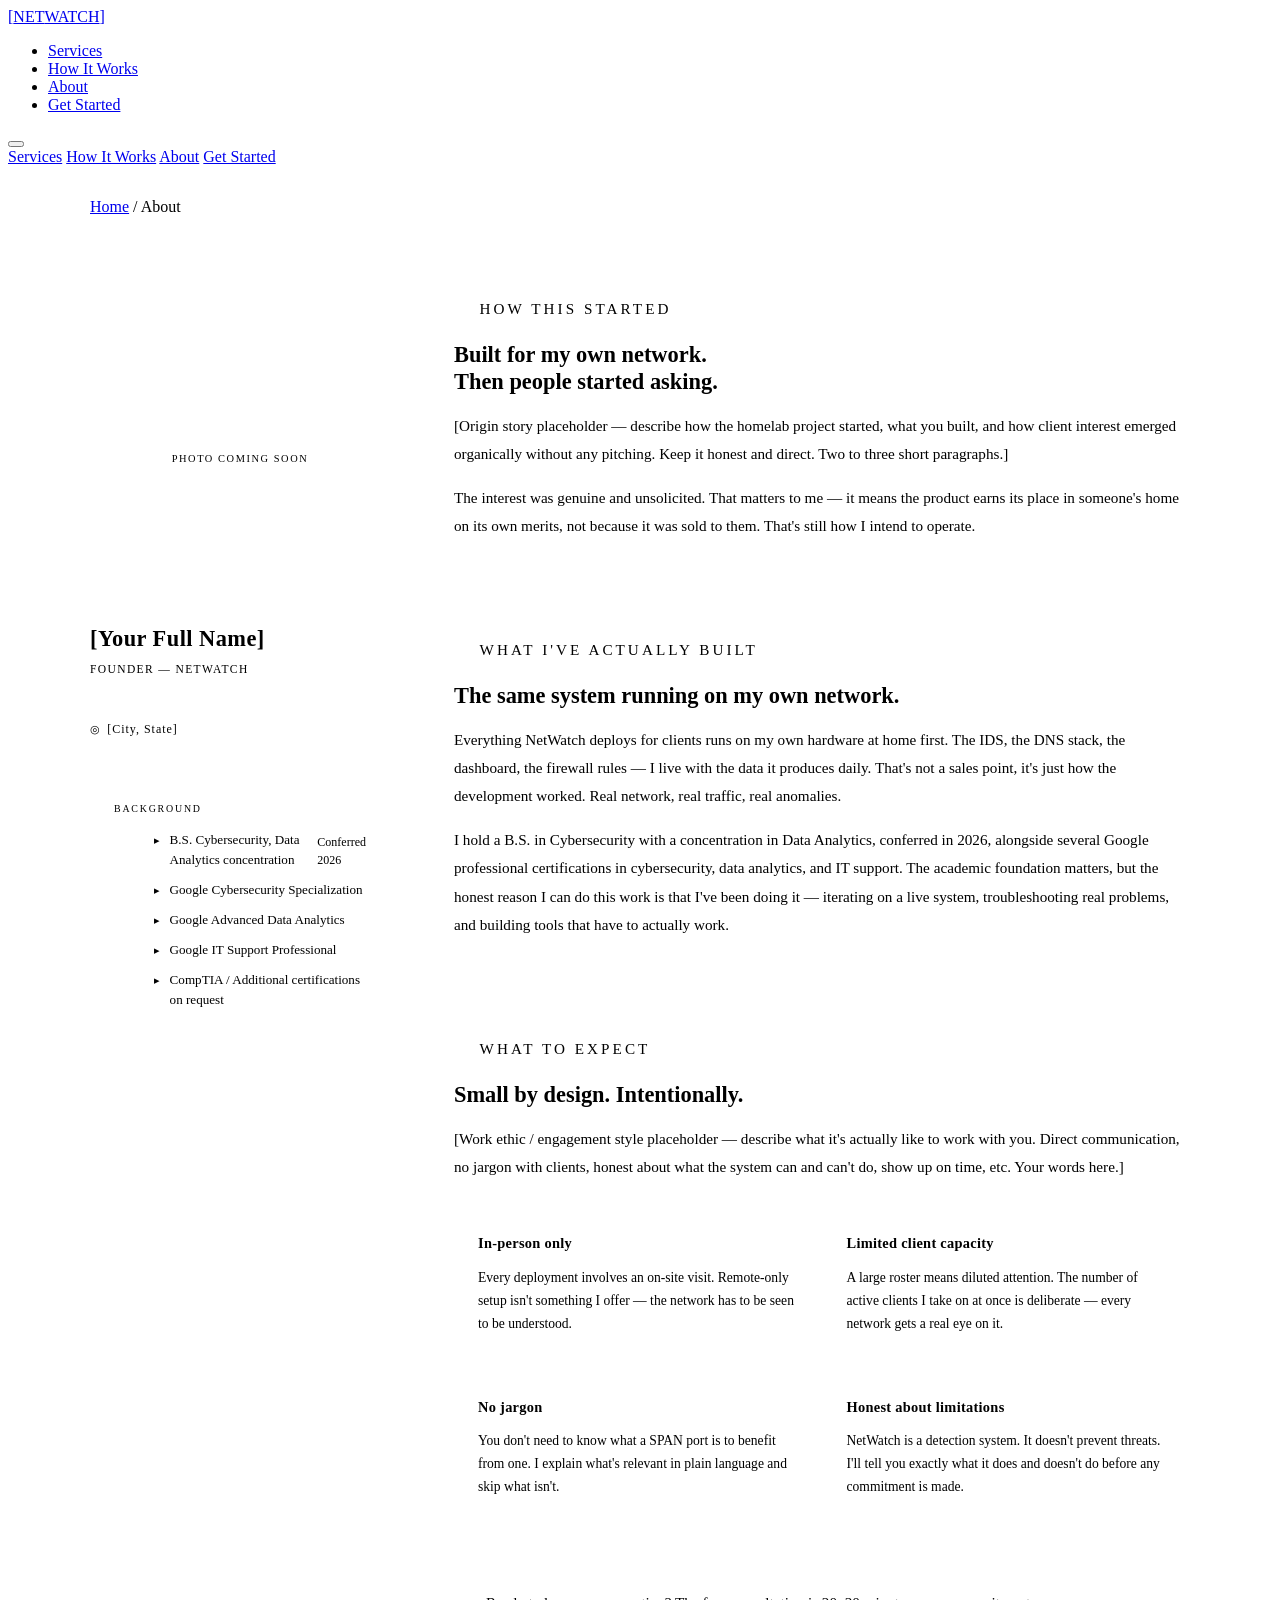
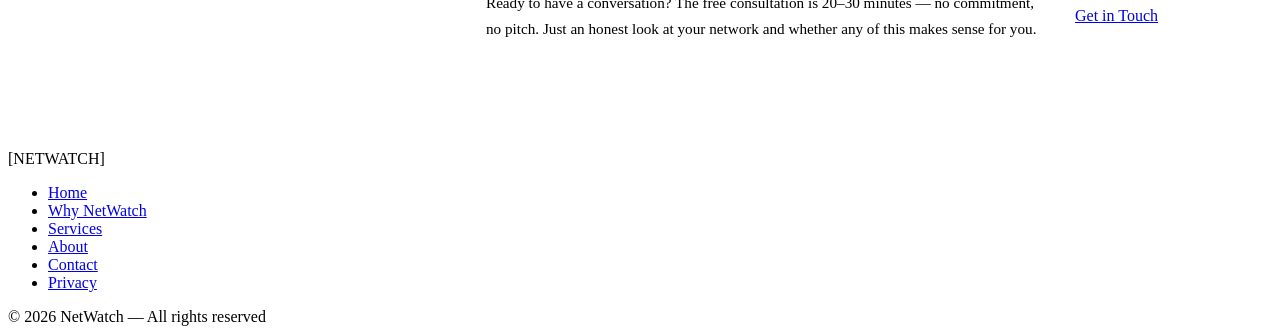
==== about.html @ 85679369 "Add files via upload" ====
<!DOCTYPE html>
<html lang="en">
<head>
  <meta charset="UTF-8" />
  <meta name="viewport" content="width=device-width, initial-scale=1.0" />
  <title>About — NetWatch</title>
  <link rel="preconnect" href="https://fonts.googleapis.com" />
  <link href="https://fonts.googleapis.com/css2?family=Chakra+Petch:wght@400;500;600;700&family=DM+Sans:wght@300;400;500&family=JetBrains+Mono:wght@400;500&display=swap" rel="stylesheet" />
  <link rel="stylesheet" href="assets/css/netwatch.css" />

  <style>
    /* ── ABOUT: LAYOUT ── */
    .about-grid {
      display: grid;
      grid-template-columns: 300px 1fr;
      gap: 4rem;
      align-items: start;
      max-width: 1100px;
      margin: 0 auto;
      padding: 4rem 2rem 5rem;
    }

    /* ── LEFT: IDENTITY ── */
    .about-identity {
      display: flex;
      flex-direction: column;
      gap: 1.5rem;
      animation: fadeUp 0.4s ease both;
    }

    .photo-placeholder {
      width: 100%;
      aspect-ratio: 1;
      background: var(--bg2);
      border: 1px solid var(--border2);
      border-radius: 4px;
      display: flex;
      flex-direction: column;
      align-items: center;
      justify-content: center;
      gap: 0.6rem;
    }

    .photo-placeholder-icon {
      width: 48px;
      height: 48px;
      border-radius: 50%;
      background: var(--bg3);
      border: 1px solid var(--border2);
      display: flex;
      align-items: center;
      justify-content: center;
    }

    .photo-placeholder-icon svg {
      width: 24px;
      height: 24px;
      stroke: var(--text-dim);
      fill: none;
      stroke-width: 1.5;
    }

    .photo-placeholder-label {
      font-family: var(--mono);
      font-size: 0.65rem;
      letter-spacing: 0.15em;
      text-transform: uppercase;
      color: var(--text-dim);
    }

    .identity-name {
      font-family: var(--head);
      font-size: 1.4rem;
      font-weight: 700;
      color: var(--text);
      letter-spacing: 0.02em;
    }

    .identity-title {
      font-family: var(--mono);
      font-size: 0.72rem;
      letter-spacing: 0.12em;
      text-transform: uppercase;
      color: var(--teal);
      margin-top: -0.75rem;
    }

    .identity-location {
      font-family: var(--mono);
      font-size: 0.75rem;
      letter-spacing: 0.08em;
      color: var(--text-dim);
      display: flex;
      align-items: center;
      gap: 0.4rem;
    }

    .identity-location::before {
      content: '◎';
      color: var(--teal-dim);
      font-size: 0.7rem;
    }

    /* ── CREDENTIAL BLOCK ── */
    .credential-block {
      background: var(--bg2);
      border: 1px solid var(--border);
      border-radius: 4px;
      padding: 1.25rem 1.5rem;
    }

    .credential-block-label {
      font-family: var(--mono);
      font-size: 0.62rem;
      letter-spacing: 0.18em;
      text-transform: uppercase;
      color: var(--text-dim);
      margin-bottom: 1rem;
    }

    .credential-list {
      list-style: none;
      display: flex;
      flex-direction: column;
      gap: 0.65rem;
    }

    .credential-list li {
      font-size: 0.82rem;
      color: var(--text-muted);
      line-height: 1.5;
      display: flex;
      align-items: flex-start;
      gap: 0.6rem;
    }

    .credential-list li::before {
      content: '▸';
      color: var(--teal-dim);
      font-size: 0.7rem;
      flex-shrink: 0;
      margin-top: 0.1rem;
    }

    .credential-list li span {
      color: var(--text-dim);
      font-size: 0.75rem;
      display: block;
      margin-top: 0.15rem;
    }

    /* ── RIGHT: CONTENT ── */
    .about-content {
      display: flex;
      flex-direction: column;
      gap: 2.5rem;
      animation: fadeUp 0.4s 0.1s ease both;
    }

    .about-section-label {
      font-family: var(--mono);
      font-size: 0.65rem;
      letter-spacing: 0.2em;
      text-transform: uppercase;
      color: var(--teal);
      margin-bottom: 0.75rem;
      display: flex;
      align-items: center;
      gap: 0.6rem;
    }

    .about-section-label::before {
      content: '';
      display: block;
      width: 16px;
      height: 1px;
      background: var(--teal);
    }

    .about-block h2 {
      font-family: var(--head);
      font-size: 1.4rem;
      font-weight: 700;
      color: var(--text);
      line-height: 1.2;
      margin-bottom: 1rem;
    }

    .about-block h2 em {
      font-style: normal;
      color: var(--teal);
    }

    .about-block p {
      font-size: 0.95rem;
      color: var(--text-muted);
      line-height: 1.85;
      margin-bottom: 1rem;
    }

    .about-block p:last-child { margin-bottom: 0; }

    .about-block p strong {
      color: var(--text);
      font-weight: 500;
    }

    .about-divider {
      height: 1px;
      background: var(--border);
    }

    /* ── WHAT TO EXPECT ── */
    .expect-grid {
      display: grid;
      grid-template-columns: 1fr 1fr;
      gap: 1px;
      background: var(--border);
      border: 1px solid var(--border);
      border-radius: 4px;
      overflow: hidden;
      margin-top: 1rem;
    }

    .expect-card {
      background: var(--bg2);
      padding: 1.5rem;
    }

    .expect-card h3 {
      font-family: var(--head);
      font-size: 0.9rem;
      font-weight: 600;
      color: var(--text);
      letter-spacing: 0.02em;
      margin-bottom: 0.5rem;
    }

    .expect-card p {
      font-size: 0.85rem;
      color: var(--text-muted);
      line-height: 1.7;
      margin-bottom: 0;
    }

    /* ── CTA ROW ── */
    .about-cta {
      background: var(--bg2);
      border: 1px solid var(--border2);
      border-radius: 4px;
      padding: 1.75rem 2rem;
      display: flex;
      align-items: center;
      justify-content: space-between;
      gap: 2rem;
      flex-wrap: wrap;
    }

    .about-cta p {
      font-size: 0.95rem;
      color: var(--text-muted);
      line-height: 1.7;
      margin: 0;
      flex: 1;
      min-width: 220px;
    }

    .about-cta p strong {
      color: var(--text);
      font-weight: 500;
    }

    /* ── RESPONSIVE ── */
    @media (max-width: 860px) {
      .about-grid {
        grid-template-columns: 1fr;
        gap: 2.5rem;
        padding: 2.5rem 1.5rem 4rem;
      }

      .about-identity {
        flex-direction: row;
        flex-wrap: wrap;
        align-items: flex-start;
        gap: 1.5rem;
      }

      .photo-placeholder {
        width: 120px;
        aspect-ratio: 1;
        flex-shrink: 0;
      }

      .expect-grid { grid-template-columns: 1fr; }
    }
  </style>
</head>
<body>

  <nav>
    <a href="index.html" class="nav-logo">
      <span class="logo-bracket">[</span>NET<span>WATCH</span><span class="logo-bracket">]</span>
    </a>
    <ul class="nav-links">
      <li><a href="services.html">Services</a></li>
      <li><a href="index.html#how-it-works">How It Works</a></li>
      <li><a href="about.html" class="active">About</a></li>
      <li><a href="contact.html" class="nav-cta">Get Started</a></li>
    </ul>
    <button class="nav-hamburger" aria-label="Toggle menu" onclick="toggleMenu()">
      <span></span><span></span><span></span>
    </button>
  </nav>

  <div class="mobile-menu" id="mobileMenu">
    <a href="services.html" onclick="toggleMenu()">Services</a>
    <a href="index.html#how-it-works" onclick="toggleMenu()">How It Works</a>
    <a href="about.html" onclick="toggleMenu()">About</a>
    <a href="contact.html" class="nav-cta" onclick="toggleMenu()">Get Started</a>
  </div>

  <div style="max-width: 1100px; margin: 0 auto; padding: 2rem 2rem 0;">
    <div class="breadcrumb">
      <a href="index.html">Home</a>
      <span>/</span>
      <span style="color: var(--text-muted);">About</span>
    </div>
  </div>

  <div class="about-grid">

    <!-- ── LEFT COLUMN ── -->
    <div class="about-identity">

      <div class="photo-placeholder">
        <div class="photo-placeholder-icon">
          <svg viewBox="0 0 24 24" xmlns="http://www.w3.org/2000/svg">
            <circle cx="12" cy="8" r="4"/>
            <path d="M4 20c0-4 3.6-7 8-7s8 3 8 7"/>
          </svg>
        </div>
        <p class="photo-placeholder-label">Photo coming soon</p>
      </div>

      <div>
        <p class="identity-name">[Your Full Name]</p>
        <p class="identity-title">Founder — NetWatch</p>
      </div>

      <p class="identity-location">[City, State]</p>

      <div class="credential-block">
        <p class="credential-block-label">Background</p>
        <ul class="credential-list">
          <li>
            B.S. Cybersecurity, Data Analytics concentration
            <span>Conferred 2026</span>
          </li>
          <li>
            Google Cybersecurity Specialization
          </li>
          <li>
            Google Advanced Data Analytics
          </li>
          <li>
            Google IT Support Professional
          </li>
          <li>
            CompTIA / Additional certifications on request
          </li>
        </ul>
      </div>

    </div>

    <!-- ── RIGHT COLUMN ── -->
    <div class="about-content">

      <!-- ORIGIN -->
      <div class="about-block">
        <p class="about-section-label">How this started</p>
        <h2>Built for my own network.<br /><em>Then people started asking.</em></h2>
        <p>
          [Origin story placeholder — describe how the homelab project started,
          what you built, and how client interest emerged organically without any pitching.
          Keep it honest and direct. Two to three short paragraphs.]
        </p>
        <p>
          The interest was genuine and unsolicited. That matters to me — it means
          the product earns its place in someone's home on its own merits, not because
          it was sold to them. That's still how I intend to operate.
        </p>
      </div>

      <div class="about-divider"></div>

      <!-- QUALIFICATIONS — translated -->
      <div class="about-block">
        <p class="about-section-label">What I've actually built</p>
        <h2>The same system running <em>on my own network.</em></h2>
        <p>
          Everything NetWatch deploys for clients runs on my own hardware at home first.
          The IDS, the DNS stack, the dashboard, the firewall rules — I live with the data
          it produces daily. That's not a sales point, it's just how the development worked.
          Real network, real traffic, real anomalies.
        </p>
        <p>
          I hold a <strong>B.S. in Cybersecurity with a concentration in Data Analytics</strong>,
          conferred in 2026, alongside several Google professional certifications in cybersecurity,
          data analytics, and IT support. The academic foundation matters, but the honest reason
          I can do this work is that I've been doing it — iterating on a live system,
          troubleshooting real problems, and building tools that have to actually work.
        </p>
      </div>

      <div class="about-divider"></div>

      <!-- WHAT TO EXPECT -->
      <div class="about-block">
        <p class="about-section-label">What to expect</p>
        <h2>Small by design. <em>Intentionally.</em></h2>
        <p>
          [Work ethic / engagement style placeholder — describe what it's actually like to
          work with you. Direct communication, no jargon with clients, honest about what
          the system can and can't do, show up on time, etc. Your words here.]
        </p>
        <div class="expect-grid">
          <div class="expect-card">
            <h3>In-person only</h3>
            <p>Every deployment involves an on-site visit. Remote-only setup isn't something I offer — the network has to be seen to be understood.</p>
          </div>
          <div class="expect-card">
            <h3>Limited client capacity</h3>
            <p>A large roster means diluted attention. The number of active clients I take on at once is deliberate — every network gets a real eye on it.</p>
          </div>
          <div class="expect-card">
            <h3>No jargon</h3>
            <p>You don't need to know what a SPAN port is to benefit from one. I explain what's relevant in plain language and skip what isn't.</p>
          </div>
          <div class="expect-card">
            <h3>Honest about limitations</h3>
            <p>NetWatch is a detection system. It doesn't prevent threats. I'll tell you exactly what it does and doesn't do before any commitment is made.</p>
          </div>
        </div>
      </div>

      <div class="about-cta">
        <p>
          <strong>Ready to have a conversation?</strong> The free consultation is
          20–30 minutes — no commitment, no pitch. Just an honest look at your network
          and whether any of this makes sense for you.
        </p>
        <a href="contact.html" class="btn-primary">Get in Touch</a>
      </div>

    </div>
  </div>

  <footer>
    <div class="footer-inner">
      <span class="footer-brand">[NET<span>WATCH</span>]</span>
      <ul class="footer-links">
        <li><a href="index.html">Home</a></li>
        <li><a href="why.html">Why NetWatch</a></li>
        <li><a href="services.html">Services</a></li>
        <li><a href="about.html">About</a></li>
        <li><a href="contact.html">Contact</a></li>
        <li><a href="privacy.html">Privacy</a></li>
      </ul>
      <span class="footer-copy">&copy; 2026 NetWatch — All rights reserved</span>
    </div>
  </footer>

  <script>
    function toggleMenu() {
      document.getElementById('mobileMenu').classList.toggle('open');
    }

    document.addEventListener('click', function(e) {
      const menu = document.getElementById('mobileMenu');
      const hamburger = document.querySelector('.nav-hamburger');
      if (menu.classList.contains('open') && !menu.contains(e.target) && !hamburger.contains(e.target)) {
        menu.classList.remove('open');
      }
    });
  </script>

</body>
</html>
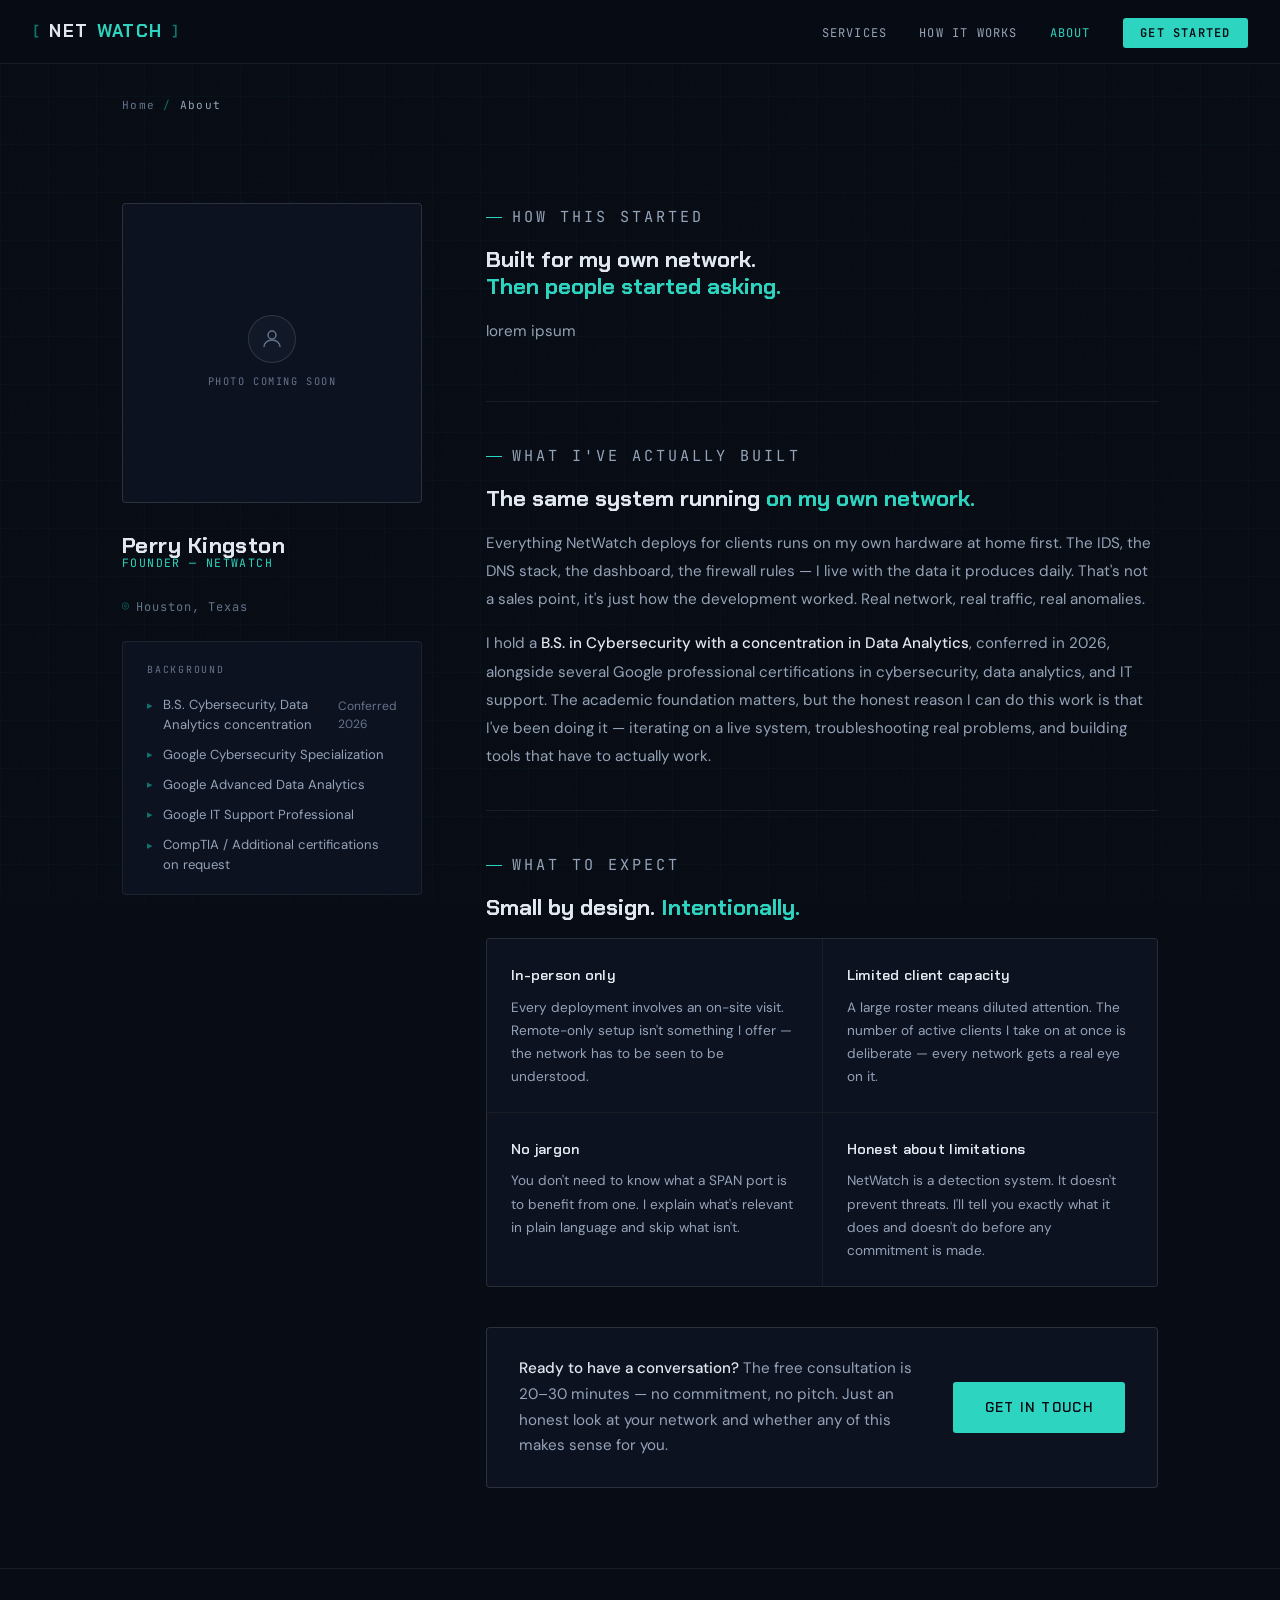
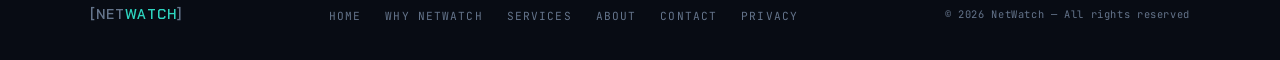
==== commit 8a2caebc: "Update about.html" ====
--- a/about.html
+++ b/about.html
@@ -343,11 +343,11 @@
       </div>
 
       <div>
-        <p class="identity-name">[Your Full Name]</p>
+        <p class="identity-name">Perry Kingston</p>
         <p class="identity-title">Founder — NetWatch</p>
       </div>
 
-      <p class="identity-location">[City, State]</p>
+      <p class="identity-location">Houston, Texas</p>
 
       <div class="credential-block">
         <p class="credential-block-label">Background</p>
@@ -381,14 +381,12 @@
         <p class="about-section-label">How this started</p>
         <h2>Built for my own network.<br /><em>Then people started asking.</em></h2>
         <p>
-          [Origin story placeholder — describe how the homelab project started,
-          what you built, and how client interest emerged organically without any pitching.
-          Keep it honest and direct. Two to three short paragraphs.]
-        </p>
-        <p>
-          The interest was genuine and unsolicited. That matters to me — it means
+        lorem ipsum
+        </p>
+        <p>
+         <!-- The interest was genuine and unsolicited. That matters to me — it means
           the product earns its place in someone's home on its own merits, not because
-          it was sold to them. That's still how I intend to operate.
+          it was sold to them. That's still how I intend to operate. -->
         </p>
       </div>
 
@@ -420,9 +418,9 @@
         <p class="about-section-label">What to expect</p>
         <h2>Small by design. <em>Intentionally.</em></h2>
         <p>
-          [Work ethic / engagement style placeholder — describe what it's actually like to
+         <!-- [Work ethic / engagement style placeholder — describe what it's actually like to
           work with you. Direct communication, no jargon with clients, honest about what
-          the system can and can't do, show up on time, etc. Your words here.]
+          the system can and can't do, show up on time, etc. Your words here.] lorem ipsum -->
         </p>
         <div class="expect-grid">
           <div class="expect-card">
--- a/assets/css/netwatch.css
+++ b/assets/css/netwatch.css
@@ -0,0 +1,896 @@
+/* ============================================================
+   NETWATCH.CSS — Shared Design System
+   Page-specific styles live in on-page <style> blocks.
+   ============================================================ */
+
+
+/* ── RESET ── */
+*, *::before, *::after {
+  box-sizing: border-box;
+  margin: 0;
+  padding: 0;
+}
+
+
+/* ── DESIGN TOKENS ── */
+:root {
+  --bg:          #080c14;
+  --bg2:         #0d1220;
+  --bg3:         #111827;
+  --border:      rgba(255, 255, 255, 0.07);
+  --border2:     rgba(255, 255, 255, 0.13);
+  --teal:        #2dd4bf;
+  --teal-dim:    #0f766e;
+  --teal-glow:   rgba(45, 212, 191, 0.12);
+  --teal-hover:  #5eead4;
+  --amber:       #f59e0b;
+  --amber-dim:   rgba(245, 158, 11, 0.15);
+  --text:        #e2e8f0;
+  --text-muted:  #94a3b8;
+  --text-dim:    #64748b;
+  --mono:        'JetBrains Mono', monospace;
+  --head:        'Chakra Petch', sans-serif;
+  --body:        'DM Sans', sans-serif;
+  --nav-height:  64px;
+}
+
+
+/* ── BASE ── */
+html {
+  scroll-behavior: smooth;
+}
+
+body {
+  background: var(--bg);
+  color: var(--text);
+  font-family: var(--body);
+  font-size: 16px;
+  line-height: 1.7;
+  min-height: 100vh;
+  overflow-x: hidden;
+}
+
+/* Noise texture overlay */
+body::before {
+  content: '';
+  position: fixed;
+  inset: 0;
+  background-image: url("data:image/svg+xml,%3Csvg viewBox='0 0 256 256' xmlns='http://www.w3.org/2000/svg'%3E%3Cfilter id='n'%3E%3CfeTurbulence type='fractalNoise' baseFrequency='0.9' numOctaves='4' stitchTiles='stitch'/%3E%3C/filter%3E%3Crect width='100%25' height='100%25' filter='url(%23n)' opacity='0.03'/%3E%3C/svg%3E");
+  pointer-events: none;
+  z-index: 0;
+  opacity: 0.4;
+}
+
+/* Grid pattern */
+body::after {
+  content: '';
+  position: fixed;
+  inset: 0;
+  background-image:
+    linear-gradient(rgba(45, 212, 191, 0.03) 1px, transparent 1px),
+    linear-gradient(90deg, rgba(45, 212, 191, 0.03) 1px, transparent 1px);
+  background-size: 48px 48px;
+  pointer-events: none;
+  z-index: 0;
+}
+
+/* Ensure all content sits above pseudo-element overlays */
+* {
+  position: relative;
+  z-index: 1;
+}
+
+
+/* ── NAVIGATION ── */
+nav {
+  position: sticky;
+  top: 0;
+  z-index: 100;
+  background: rgba(8, 12, 20, 0.9);
+  backdrop-filter: blur(16px);
+  border-bottom: 1px solid var(--border);
+  padding: 0 2rem;
+  height: var(--nav-height);
+  display: flex;
+  align-items: center;
+  justify-content: space-between;
+}
+
+.nav-logo {
+  font-family: var(--head);
+  font-size: 1.1rem;
+  font-weight: 700;
+  letter-spacing: 0.08em;
+  color: var(--text);
+  text-decoration: none;
+  display: flex;
+  align-items: center;
+  gap: 0.5rem;
+}
+
+.nav-logo span       { color: var(--teal); }
+.nav-logo .logo-bracket {
+  font-family: var(--mono);
+  color: var(--teal-dim);
+  font-size: 0.85rem;
+}
+
+.nav-links {
+  display: flex;
+  gap: 2rem;
+  list-style: none;
+  align-items: center;
+}
+
+.nav-links a {
+  font-family: var(--mono);
+  font-size: 0.75rem;
+  letter-spacing: 0.1em;
+  text-transform: uppercase;
+  color: var(--text-muted);
+  text-decoration: none;
+  transition: color 0.2s;
+}
+
+.nav-links a:hover  { color: var(--teal); }
+.nav-links a.active { color: var(--teal); }
+
+.nav-cta {
+  font-family: var(--head);
+  font-size: 0.8rem;
+  font-weight: 600;
+  letter-spacing: 0.08em;
+  text-transform: uppercase;
+  color: var(--bg) !important;
+  background: var(--teal);
+  padding: 0.45rem 1.1rem;
+  border-radius: 3px;
+  text-decoration: none;
+  transition: background 0.2s;
+}
+
+.nav-cta:hover { background: var(--teal-hover) !important; }
+
+.nav-hamburger {
+  display: none;
+  flex-direction: column;
+  gap: 5px;
+  cursor: pointer;
+  padding: 4px;
+  background: none;
+  border: none;
+}
+
+.nav-hamburger span {
+  display: block;
+  width: 22px;
+  height: 2px;
+  background: var(--text-muted);
+  transition: all 0.3s;
+}
+
+
+/* ── MOBILE MENU ── */
+.mobile-menu {
+  display: none;
+  position: fixed;
+  top: var(--nav-height);
+  left: 0;
+  right: 0;
+  background: rgba(8, 12, 20, 0.97);
+  border-bottom: 1px solid var(--border);
+  padding: 1.5rem 2rem;
+  z-index: 99;
+  flex-direction: column;
+  gap: 1.25rem;
+}
+
+.mobile-menu.open { display: flex; }
+
+.mobile-menu a {
+  font-family: var(--mono);
+  font-size: 0.85rem;
+  letter-spacing: 0.08em;
+  text-transform: uppercase;
+  color: var(--text-muted);
+  text-decoration: none;
+  padding: 0.5rem 0;
+  border-bottom: 1px solid var(--border);
+}
+
+.mobile-menu .nav-cta {
+  color: var(--bg) !important;
+  text-align: center;
+  padding: 0.75rem;
+  margin-top: 0.5rem;
+  border-bottom: none;
+}
+
+
+/* ── BUTTONS ── */
+.btn-primary {
+  font-family: var(--head);
+  font-size: 0.85rem;
+  font-weight: 600;
+  letter-spacing: 0.1em;
+  text-transform: uppercase;
+  background: var(--teal);
+  color: var(--bg);
+  padding: 0.85rem 2rem;
+  border-radius: 3px;
+  text-decoration: none;
+  transition: background 0.2s;
+  display: inline-block;
+  white-space: nowrap;
+}
+
+.btn-primary:hover { background: var(--teal-hover); }
+
+.btn-ghost {
+  font-family: var(--mono);
+  font-size: 0.75rem;
+  letter-spacing: 0.12em;
+  text-transform: uppercase;
+  color: var(--text-muted);
+  text-decoration: none;
+  border: 1px solid var(--border2);
+  padding: 0.85rem 2rem;
+  border-radius: 3px;
+  transition: border-color 0.2s, color 0.2s;
+  display: inline-block;
+  white-space: nowrap;
+}
+
+.btn-ghost:hover { border-color: var(--teal); color: var(--teal); }
+
+
+/* ── SECTION SCAFFOLDING ── */
+.section {
+  max-width: 1100px;
+  margin: 0 auto;
+  padding: 5rem 2rem;
+}
+
+.section-label {
+  font-family: var(--mono);
+  font-size: 0.68rem;
+  letter-spacing: 0.22em;
+  text-transform: uppercase;
+  color: var(--teal);
+  margin-bottom: 1rem;
+  display: flex;
+  align-items: center;
+  gap: 0.75rem;
+}
+
+.section-label::before {
+  content: '';
+  display: block;
+  width: 24px;
+  height: 1px;
+  background: var(--teal);
+}
+
+.section h2 {
+  font-family: var(--head);
+  font-size: clamp(1.8rem, 3.5vw, 2.6rem);
+  font-weight: 700;
+  line-height: 1.15;
+  color: var(--text);
+  margin-bottom: 1.25rem;
+}
+
+.section h2 em {
+  font-style: normal;
+  color: var(--teal);
+}
+
+.section-intro {
+  font-size: 1.05rem;
+  color: var(--text-muted);
+  max-width: 640px;
+  line-height: 1.8;
+  margin-bottom: 3.5rem;
+  font-weight: 300;
+}
+
+.divider {
+  height: 1px;
+  background: var(--border);
+  max-width: 1100px;
+  margin: 0 auto;
+}
+
+.divider-full {
+  height: 1px;
+  background: var(--border);
+}
+
+
+/* ── STAT STRIP ── */
+.stat-strip {
+  border-top: 1px solid var(--border);
+  border-bottom: 1px solid var(--border);
+  background: var(--bg2);
+}
+
+.stat-strip-inner {
+  max-width: 1100px;
+  margin: 0 auto;
+  padding: 2rem;
+  display: grid;
+  grid-template-columns: repeat(auto-fit, minmax(200px, 1fr));
+  gap: 2rem;
+}
+
+.stat-item {
+  display: flex;
+  flex-direction: column;
+  gap: 0.25rem;
+}
+
+.stat-value {
+  font-family: var(--head);
+  font-size: 1.8rem;
+  font-weight: 700;
+  color: var(--teal);
+  letter-spacing: -0.02em;
+}
+
+.stat-label {
+  font-family: var(--mono);
+  font-size: 0.7rem;
+  letter-spacing: 0.12em;
+  text-transform: uppercase;
+  color: var(--text-dim);
+}
+
+
+/* ── WHY STRIP ── */
+.why-strip {
+  border-top: 1px solid var(--border);
+  border-bottom: 1px solid var(--border);
+  background: var(--bg2);
+}
+
+.why-strip-inner {
+  max-width: 1100px;
+  margin: 0 auto;
+  padding: 1.75rem 2rem;
+  display: flex;
+  align-items: center;
+  justify-content: space-between;
+  gap: 2rem;
+  flex-wrap: wrap;
+}
+
+.why-strip-content {
+  flex: 1;
+  min-width: 260px;
+}
+
+.why-strip-label {
+  font-family: var(--mono);
+  font-size: 0.68rem;
+  letter-spacing: 0.18em;
+  text-transform: uppercase;
+  color: var(--amber);
+  margin-bottom: 0.4rem;
+}
+
+.why-strip-text {
+  font-size: 0.9rem;
+  color: var(--text-muted);
+  line-height: 1.75;
+  max-width: 680px;
+}
+
+.why-strip-link {
+  font-family: var(--mono);
+  font-size: 0.72rem;
+  letter-spacing: 0.1em;
+  color: var(--teal);
+  text-decoration: none;
+  white-space: nowrap;
+  border-bottom: 1px solid var(--teal-dim);
+  padding-bottom: 1px;
+  transition: border-color 0.2s, color 0.2s;
+  flex-shrink: 0;
+}
+
+.why-strip-link:hover { color: var(--teal-hover); border-color: var(--teal-hover); }
+
+
+/* ── TIER FLOW ── */
+.tier-flow {
+  display: flex;
+  flex-direction: column;
+}
+
+.tier {
+  border: 1px solid var(--border2);
+  border-radius: 4px;
+  background: var(--bg2);
+  overflow: hidden;
+  transition: border-color 0.25s;
+  cursor: pointer;
+}
+
+.tier:hover  { border-color: var(--teal-dim); }
+.tier.active { border-color: var(--teal); }
+
+.tier-header {
+  display: flex;
+  align-items: center;
+  gap: 1.25rem;
+  padding: 1.5rem 1.75rem;
+  user-select: none;
+}
+
+.tier-num {
+  font-family: var(--mono);
+  font-size: 0.65rem;
+  font-weight: 500;
+  letter-spacing: 0.12em;
+  color: var(--bg);
+  background: var(--teal-dim);
+  width: 28px;
+  height: 28px;
+  border-radius: 50%;
+  display: flex;
+  align-items: center;
+  justify-content: center;
+  flex-shrink: 0;
+  transition: background 0.25s;
+}
+
+.tier.active .tier-num { background: var(--teal); }
+.tier.t4     .tier-num { background: var(--teal); }
+
+.tier-meta { flex: 1; }
+
+.tier-tag {
+  font-family: var(--mono);
+  font-size: 0.65rem;
+  letter-spacing: 0.15em;
+  text-transform: uppercase;
+  color: var(--text-dim);
+  margin-bottom: 0.2rem;
+  transition: color 0.25s;
+}
+
+.tier.active .tier-tag { color: var(--teal); }
+.tier.t4     .tier-tag { color: var(--teal); }
+
+.tier-name {
+  font-family: var(--head);
+  font-size: 1.1rem;
+  font-weight: 600;
+  color: var(--text);
+  letter-spacing: 0.02em;
+}
+
+.tier-toggle {
+  font-family: var(--mono);
+  font-size: 1.1rem;
+  color: var(--text-dim);
+  transition: transform 0.25s, color 0.2s;
+}
+
+.tier.active .tier-toggle {
+  transform: rotate(180deg);
+  color: var(--teal);
+}
+
+.tier-body {
+  max-height: 0;
+  overflow: hidden;
+  transition: max-height 0.45s ease;
+}
+
+.tier-body-inner {
+  padding: 0 1.75rem 1.75rem;
+  border-top: 1px solid var(--border);
+}
+
+.tier-desc {
+  font-size: 0.95rem;
+  color: var(--text-muted);
+  line-height: 1.8;
+  margin: 1.25rem 0;
+}
+
+.tier-desc strong {
+  color: var(--text);
+  font-weight: 500;
+}
+
+.tier-services {
+  display: grid;
+  grid-template-columns: repeat(auto-fit, minmax(220px, 1fr));
+  gap: 0.75rem;
+  margin-top: 1rem;
+}
+
+.tier-service {
+  display: flex;
+  align-items: flex-start;
+  gap: 0.6rem;
+  font-size: 0.875rem;
+  color: var(--text-muted);
+  background: var(--bg3);
+  border: 1px solid var(--border);
+  border-radius: 3px;
+  padding: 0.65rem 0.9rem;
+}
+
+.tier-service-dot {
+  width: 5px;
+  height: 5px;
+  border-radius: 50%;
+  background: var(--teal);
+  flex-shrink: 0;
+  margin-top: 0.45rem;
+}
+
+.tier-note {
+  margin-top: 1.25rem;
+  padding: 0.9rem 1.1rem;
+  background: var(--amber-dim);
+  border-left: 2px solid var(--amber);
+  border-radius: 0 3px 3px 0;
+  font-size: 0.85rem;
+  color: var(--text-muted);
+  line-height: 1.7;
+}
+
+.tier-note strong {
+  color: var(--amber);
+  font-weight: 500;
+}
+
+.tier-note-teal {
+  margin-top: 1.25rem;
+  padding: 0.9rem 1.1rem;
+  background: var(--teal-glow);
+  border-left: 2px solid var(--teal);
+  border-radius: 0 3px 3px 0;
+  font-size: 0.85rem;
+  color: var(--text-muted);
+  line-height: 1.7;
+}
+
+.tier-note-teal strong {
+  color: var(--teal);
+  font-weight: 500;
+}
+
+.tier-connector {
+  display: flex;
+  align-items: center;
+  gap: 0;
+  padding: 0 0 0 40px;
+  height: 44px;
+}
+
+.tier-connector-inner {
+  display: flex;
+  flex-direction: column;
+  align-items: center;
+  gap: 3px;
+}
+
+.tier-connector-line {
+  width: 1px;
+  height: 20px;
+  background: var(--teal-dim);
+}
+
+.tier-connector-line-short {
+  width: 1px;
+  height: 14px;
+  background: var(--teal-dim);
+}
+
+.tier-connector-label {
+  font-family: var(--mono);
+  font-size: 0.65rem;
+  color: var(--teal-dim);
+  letter-spacing: 0.1em;
+}
+
+
+/* ── ENTRY LANES ── */
+.entry-lanes {
+  display: grid;
+  grid-template-columns: 1fr 1fr;
+  gap: 1px;
+  background: var(--border);
+  border: 1px solid var(--border2);
+  border-radius: 4px;
+  overflow: hidden;
+  margin-top: 1.5rem;
+}
+
+.lane {
+  background: var(--bg2);
+  padding: 1.25rem 1.5rem;
+}
+
+.lane-label {
+  font-family: var(--mono);
+  font-size: 0.65rem;
+  letter-spacing: 0.15em;
+  text-transform: uppercase;
+  margin-bottom: 0.5rem;
+}
+
+.lane-label.paid { color: var(--teal); }
+.lane-label.free { color: var(--text-dim); }
+
+.lane p {
+  font-size: 0.875rem;
+  color: var(--text-muted);
+  line-height: 1.7;
+}
+
+
+/* ── BREADCRUMB ── */
+.breadcrumb {
+  font-family: var(--mono);
+  font-size: 0.7rem;
+  letter-spacing: 0.12em;
+  color: var(--text-dim);
+  margin-bottom: 1.5rem;
+  display: flex;
+  align-items: center;
+  gap: 0.5rem;
+}
+
+.breadcrumb a {
+  color: var(--text-dim);
+  text-decoration: none;
+  transition: color 0.2s;
+}
+
+.breadcrumb a:hover { color: var(--teal); }
+.breadcrumb span    { color: var(--teal-dim); }
+
+
+/* ── PAGE HEADER (interior pages) ── */
+.page-header {
+  max-width: 1100px;
+  margin: 0 auto;
+  padding: 4rem 2rem 2rem;
+}
+
+.page-eyebrow {
+  font-family: var(--mono);
+  font-size: 0.7rem;
+  letter-spacing: 0.2em;
+  text-transform: uppercase;
+  color: var(--teal);
+  margin-bottom: 1rem;
+  display: flex;
+  align-items: center;
+  gap: 0.75rem;
+}
+
+.page-eyebrow::before {
+  content: '';
+  display: block;
+  width: 24px;
+  height: 1px;
+  background: var(--teal);
+}
+
+.page-header h1 {
+  font-family: var(--head);
+  font-size: clamp(2rem, 4.5vw, 3.2rem);
+  font-weight: 700;
+  line-height: 1.1;
+  color: var(--text);
+  margin-bottom: 1.25rem;
+}
+
+.page-header h1 em {
+  font-style: normal;
+  color: var(--teal);
+}
+
+.page-header .lead {
+  font-size: 1.05rem;
+  color: var(--text-muted);
+  max-width: 620px;
+  line-height: 1.8;
+  font-weight: 300;
+}
+
+
+/* ── CONTEXT BLOCK ── */
+.context-block {
+  background: var(--bg2);
+  border: 1px solid var(--border2);
+  border-radius: 4px;
+  padding: 2rem 2.25rem;
+  margin-top: 2rem;
+}
+
+.context-block p {
+  font-size: 0.95rem;
+  color: var(--text-muted);
+  line-height: 1.85;
+  margin-bottom: 1rem;
+}
+
+.context-block p:last-child { margin-bottom: 0; }
+
+.context-block strong {
+  color: var(--text);
+  font-weight: 500;
+}
+
+
+/* ── CTA SECTION (homepage) ── */
+.cta-section {
+  background: var(--bg2);
+  border-top: 1px solid var(--border);
+  border-bottom: 1px solid var(--border);
+}
+
+.cta-inner {
+  max-width: 1100px;
+  margin: 0 auto;
+  padding: 5rem 2rem;
+  display: grid;
+  grid-template-columns: 1fr auto;
+  gap: 3rem;
+  align-items: center;
+}
+
+.cta-inner h2 {
+  font-family: var(--head);
+  font-size: clamp(1.6rem, 3vw, 2.2rem);
+  font-weight: 700;
+  color: var(--text);
+  line-height: 1.2;
+  margin-bottom: 0.75rem;
+}
+
+.cta-inner h2 em {
+  font-style: normal;
+  color: var(--teal);
+}
+
+.cta-inner p {
+  font-size: 0.95rem;
+  color: var(--text-muted);
+  max-width: 500px;
+  line-height: 1.8;
+}
+
+.cta-actions {
+  display: flex;
+  flex-direction: column;
+  gap: 0.75rem;
+  align-items: center;
+  min-width: 200px;
+}
+
+.cta-email {
+  font-family: var(--mono);
+  font-size: 0.7rem;
+  letter-spacing: 0.1em;
+  color: var(--text-dim);
+  text-align: center;
+}
+
+
+/* ── CTA ROW (interior pages) ── */
+.cta-row {
+  display: flex;
+  align-items: center;
+  gap: 1.5rem;
+  flex-wrap: wrap;
+  padding: 3rem 2rem 4rem;
+  max-width: 1100px;
+  margin: 0 auto;
+}
+
+.cta-row p {
+  font-size: 0.95rem;
+  color: var(--text-muted);
+  flex: 1;
+  min-width: 240px;
+}
+
+
+/* ── FOOTER ── */
+footer {
+  background: var(--bg);
+  border-top: 1px solid var(--border);
+  padding: 2rem;
+}
+
+.footer-inner {
+  max-width: 1100px;
+  margin: 0 auto;
+  display: flex;
+  justify-content: space-between;
+  align-items: center;
+  gap: 1rem;
+  flex-wrap: wrap;
+}
+
+.footer-brand {
+  font-family: var(--head);
+  font-size: 0.85rem;
+  font-weight: 600;
+  letter-spacing: 0.08em;
+  color: var(--text-dim);
+}
+
+.footer-brand span { color: var(--teal); }
+
+.footer-links {
+  display: flex;
+  gap: 1.5rem;
+  list-style: none;
+}
+
+.footer-links a {
+  font-family: var(--mono);
+  font-size: 0.7rem;
+  letter-spacing: 0.1em;
+  text-transform: uppercase;
+  color: var(--text-dim);
+  text-decoration: none;
+  transition: color 0.2s;
+}
+
+.footer-links a:hover { color: var(--teal); }
+
+.footer-copy {
+  font-family: var(--mono);
+  font-size: 0.65rem;
+  color: var(--text-dim);
+  letter-spacing: 0.06em;
+}
+
+
+/* ── ANIMATIONS ── */
+@keyframes fadeUp {
+  from { opacity: 0; transform: translateY(20px); }
+  to   { opacity: 1; transform: translateY(0); }
+}
+
+
+/* ── RESPONSIVE ── */
+@media (max-width: 768px) {
+  .nav-links      { display: none; }
+  .nav-hamburger  { display: flex; }
+
+  .section        { padding: 3.5rem 1.5rem; }
+  .page-header    { padding: 2.5rem 1.5rem 1.5rem; }
+
+  .stat-strip-inner { grid-template-columns: 1fr 1fr; gap: 1.5rem; }
+
+  .cta-inner {
+    grid-template-columns: 1fr;
+    text-align: center;
+  }
+
+  .cta-inner p  { margin: 0 auto; }
+  .cta-actions  { flex-direction: row; flex-wrap: wrap; justify-content: center; }
+  .cta-row      { padding: 2rem 1.5rem 3rem; }
+
+  .entry-lanes  { grid-template-columns: 1fr; }
+
+  .footer-inner  { flex-direction: column; text-align: center; gap: 1rem; }
+  .footer-links  { justify-content: center; }
+}
+
+@media (max-width: 480px) {
+  nav                 { padding: 0 1.25rem; }
+  .stat-strip-inner   { grid-template-columns: 1fr; }
+}
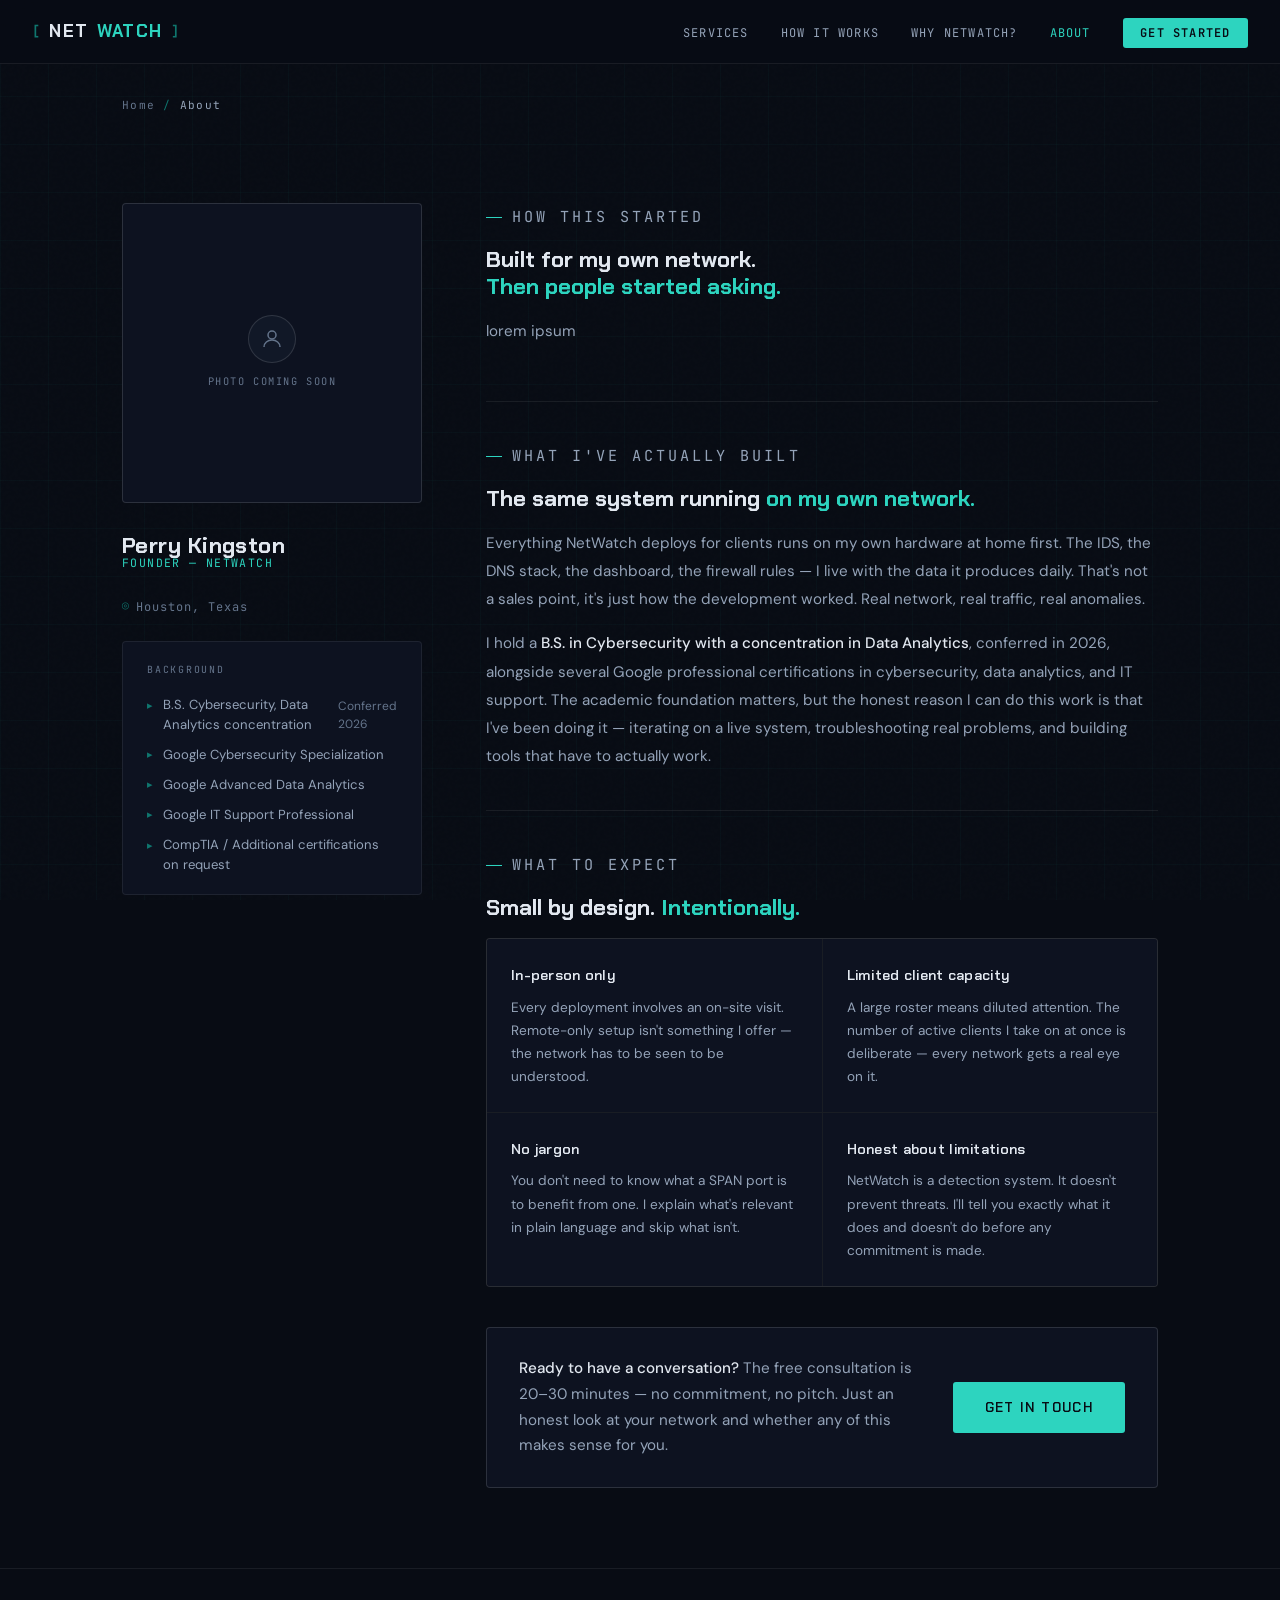
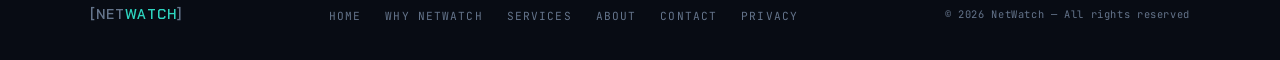
==== commit 8f1724b7: "Update about.html" ====
--- a/about.html
+++ b/about.html
@@ -2,6 +2,7 @@
 <html lang="en">
 <head>
   <meta charset="UTF-8" />
+  <link rel="icon" type="image/svg+xml" href="favicon.svg" />
   <meta name="viewport" content="width=device-width, initial-scale=1.0" />
   <title>About — NetWatch</title>
   <link rel="preconnect" href="https://fonts.googleapis.com" />
@@ -304,6 +305,7 @@
     <ul class="nav-links">
       <li><a href="services.html">Services</a></li>
       <li><a href="index.html#how-it-works">How It Works</a></li>
+      <li><a href="why.html">Why NetWatch?</a></li>
       <li><a href="about.html" class="active">About</a></li>
       <li><a href="contact.html" class="nav-cta">Get Started</a></li>
     </ul>
@@ -315,6 +317,7 @@
   <div class="mobile-menu" id="mobileMenu">
     <a href="services.html" onclick="toggleMenu()">Services</a>
     <a href="index.html#how-it-works" onclick="toggleMenu()">How It Works</a>
+    <a href="why.html" onclick="toggleMenu()">Why NetWatch?</a>
     <a href="about.html" onclick="toggleMenu()">About</a>
     <a href="contact.html" class="nav-cta" onclick="toggleMenu()">Get Started</a>
   </div>
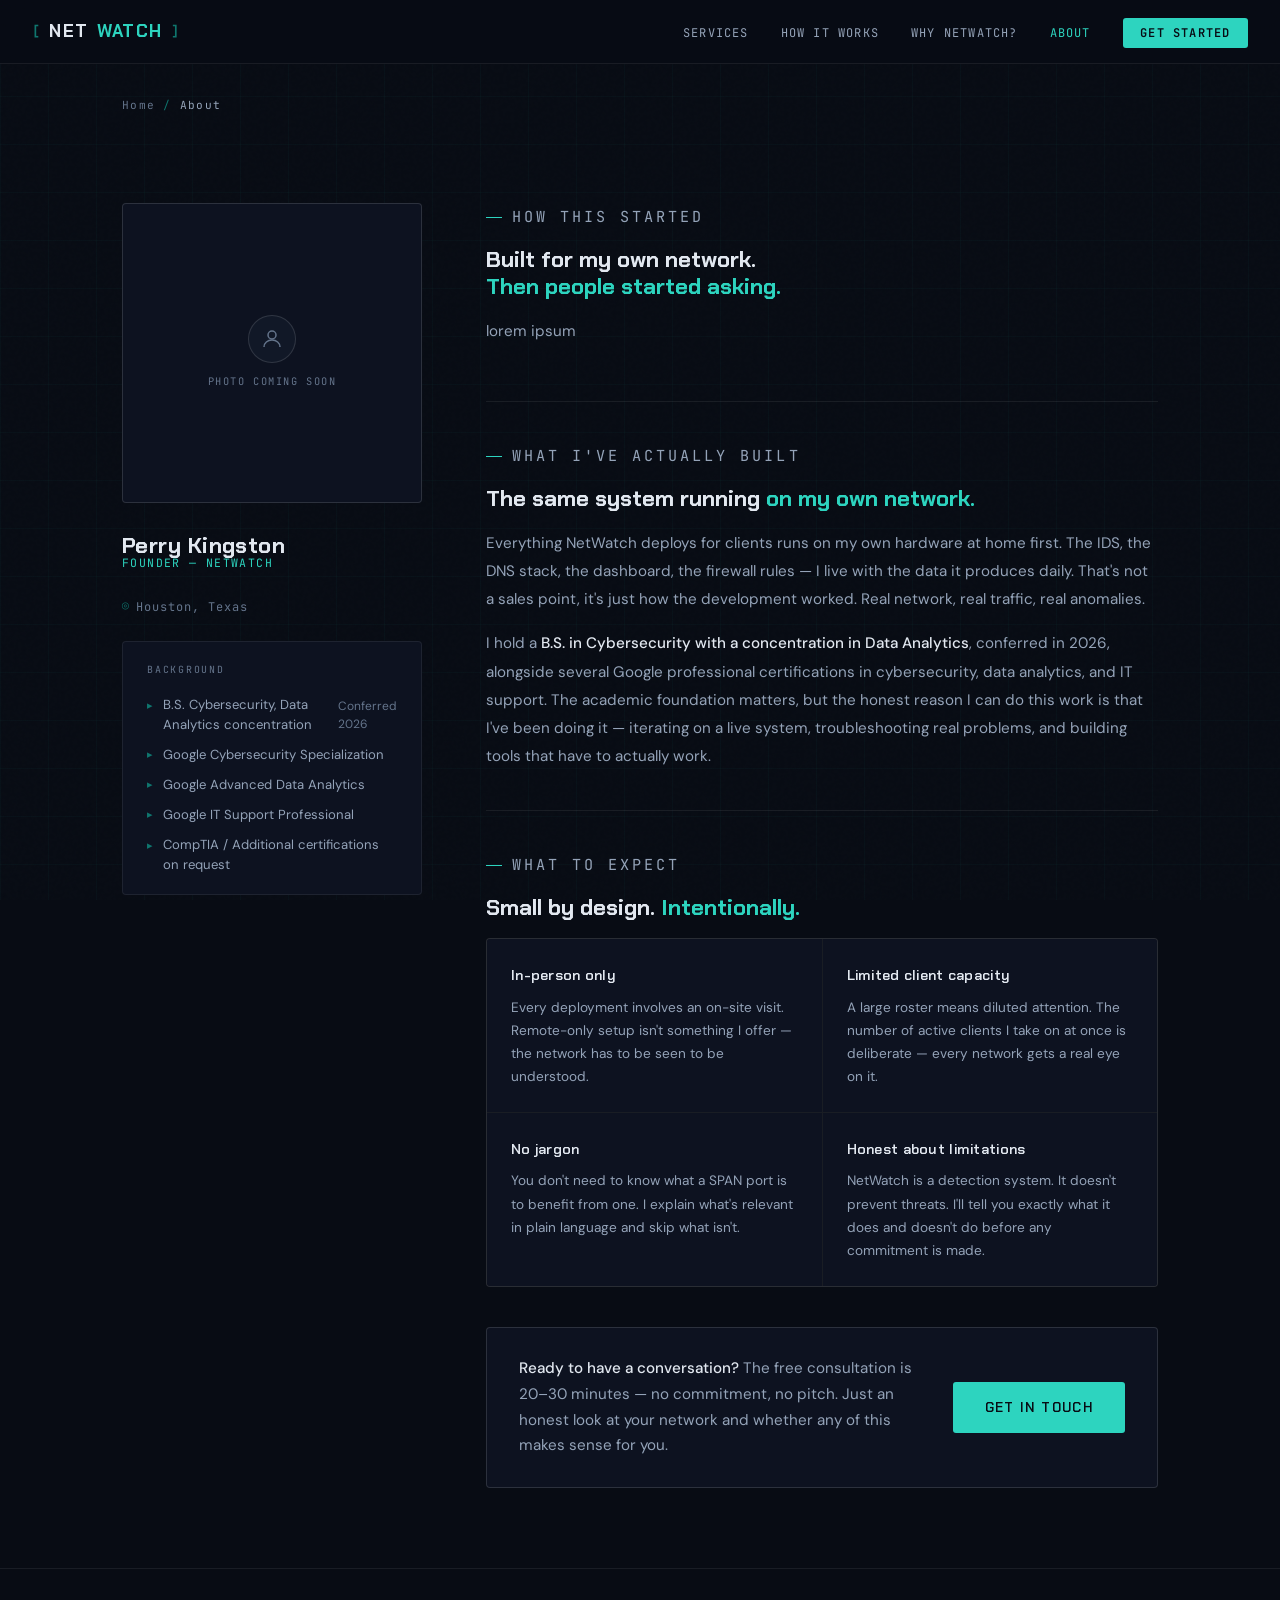
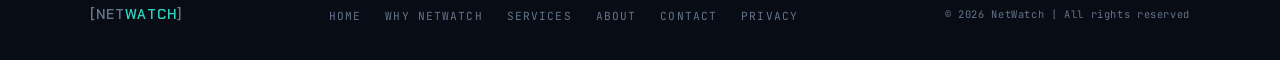
==== commit 14c9ab37: "Update about.html" ====
--- a/about.html
+++ b/about.html
@@ -468,7 +468,7 @@
         <li><a href="contact.html">Contact</a></li>
         <li><a href="privacy.html">Privacy</a></li>
       </ul>
-      <span class="footer-copy">&copy; 2026 NetWatch — All rights reserved</span>
+      <span class="footer-copy">&copy; 2026 NetWatch | All rights reserved</span>
     </div>
   </footer>
 
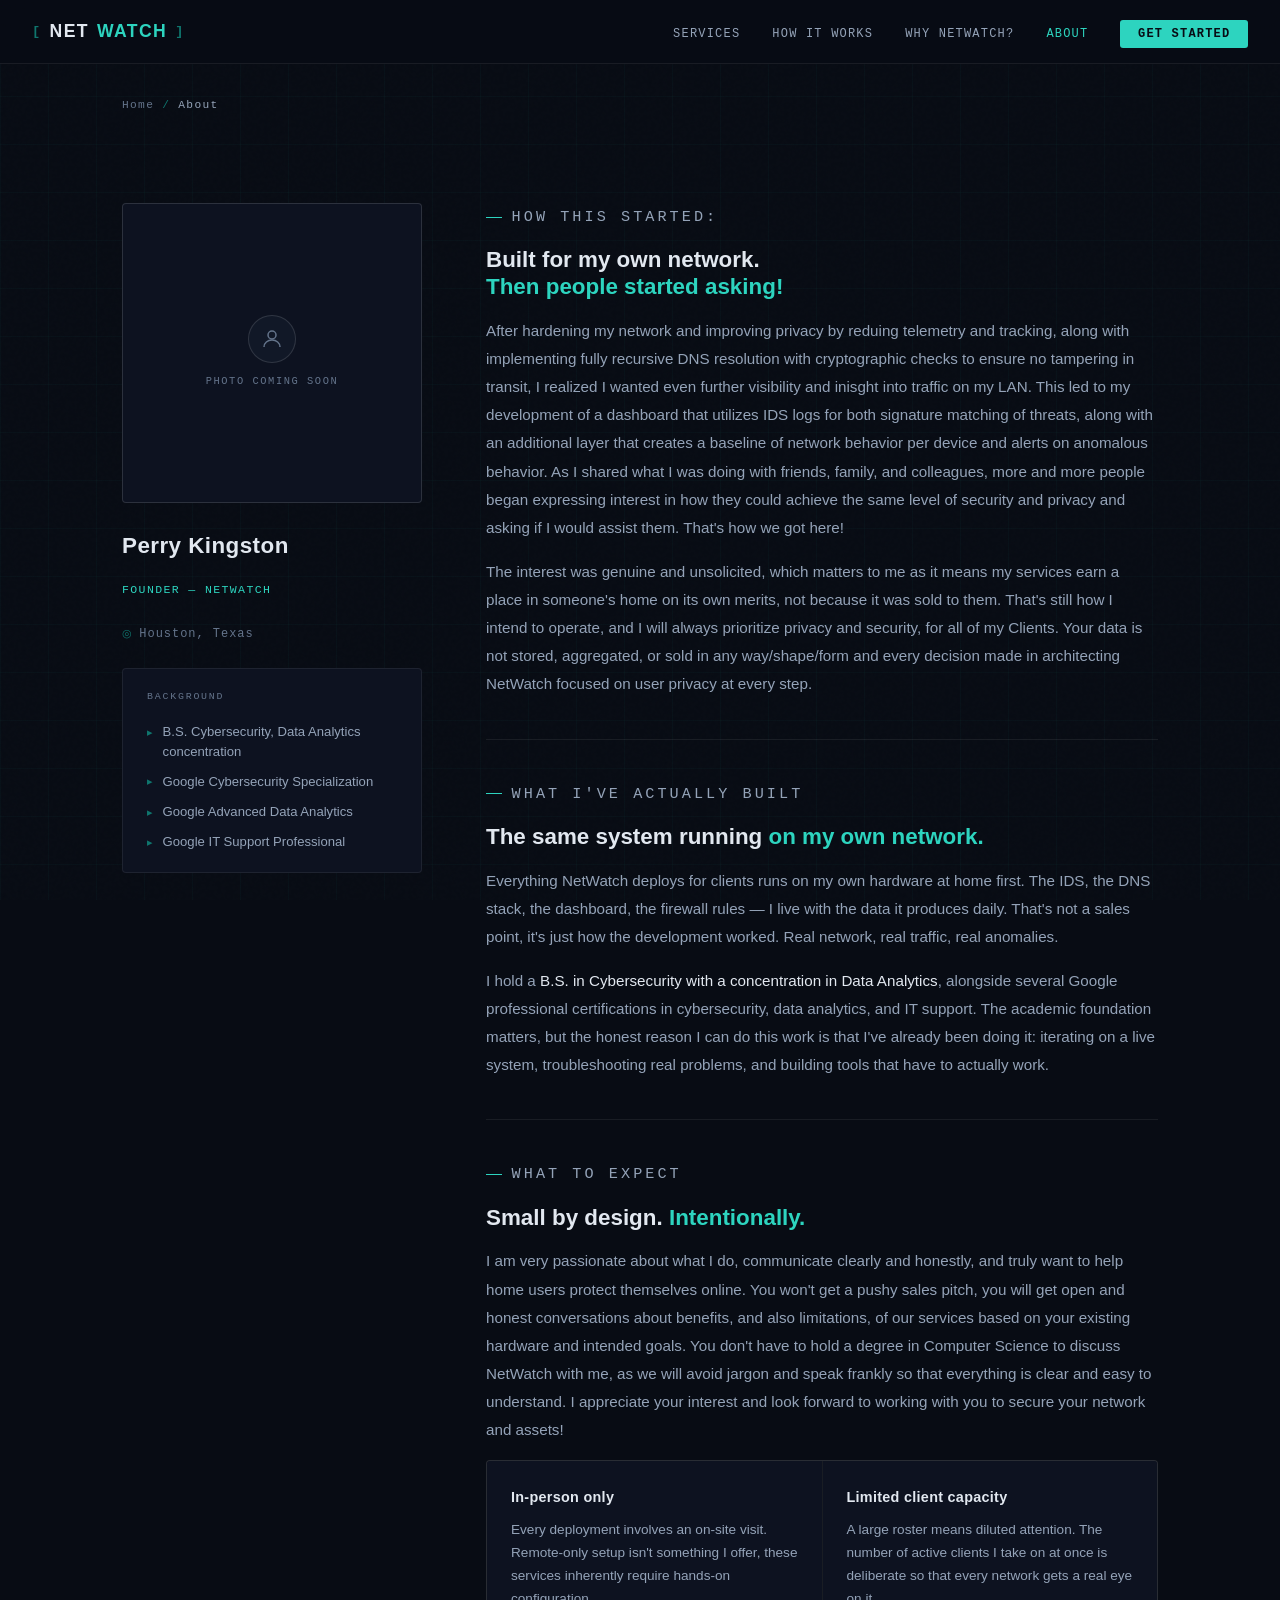
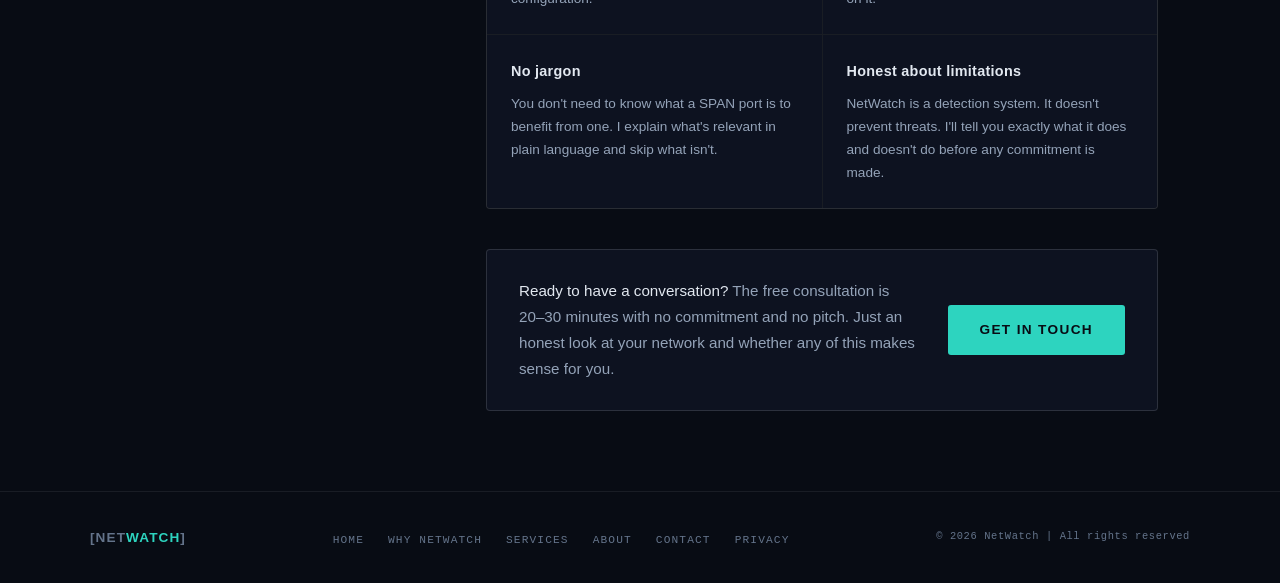
==== commit 1af70420: "Update about.html" ====
--- a/about.html
+++ b/about.html
@@ -3,6 +3,17 @@
 <head>
   <meta charset="UTF-8" />
   <link rel="icon" type="image/svg+xml" href="favicon.svg" />
+  <meta http-equiv="Content-Security-Policy"
+  content="
+    default-src 'self';
+    script-src 'self' 'unsafe-inline';
+    connect-src 'self';
+    frame-src 'self';
+    img-src 'self' data:;
+    style-src 'self' 'unsafe-inline' https://fonts.googleapis.com;
+    font-src 'self' https://fonts.gstatic.com;
+    worker-src 'self' blob:;
+  ">
   <meta name="viewport" content="width=device-width, initial-scale=1.0" />
   <title>About — NetWatch</title>
   <link rel="preconnect" href="https://fonts.googleapis.com" />
@@ -346,7 +357,7 @@
       </div>
 
       <div>
-        <p class="identity-name">Perry Kingston</p>
+        <p class="identity-name">Perry Kingston</p><br>
         <p class="identity-title">Founder — NetWatch</p>
       </div>
 
@@ -357,7 +368,7 @@
         <ul class="credential-list">
           <li>
             B.S. Cybersecurity, Data Analytics concentration
-            <span>Conferred 2026</span>
+         
           </li>
           <li>
             Google Cybersecurity Specialization
@@ -368,9 +379,7 @@
           <li>
             Google IT Support Professional
           </li>
-          <li>
-            CompTIA / Additional certifications on request
-          </li>
+     
         </ul>
       </div>
 
@@ -381,15 +390,25 @@
 
       <!-- ORIGIN -->
       <div class="about-block">
-        <p class="about-section-label">How this started</p>
-        <h2>Built for my own network.<br /><em>Then people started asking.</em></h2>
+        <p class="about-section-label">How this started:</p>
+        <h2>Built for my own network.<br /><em>Then people started asking!</em></h2>
         <p>
-        lorem ipsum
+        After hardening my network and improving privacy by reduing telemetry and tracking, along with
+          implementing fully recursive DNS resolution with cryptographic checks to ensure no tampering
+          in transit, I realized I wanted even further visibility and inisght into traffic on my LAN. This led
+          to my development of a dashboard that utilizes IDS logs for both signature matching of threats, 
+          along with an additional layer that creates a baseline of network behavior per device and alerts 
+          on anomalous behavior. As I shared what I was doing with friends, family, and colleagues, more and more
+          people began expressing interest in how they could achieve the same level of security and privacy and 
+          asking if I would assist them. That's how we got here! 
         </p>
         <p>
-         <!-- The interest was genuine and unsolicited. That matters to me — it means
-          the product earns its place in someone's home on its own merits, not because
-          it was sold to them. That's still how I intend to operate. -->
+          The interest was genuine and unsolicited, which matters to me as it means
+          my services earn a place in someone's home on its own merits, not because
+          it was sold to them. That's still how I intend to operate, and I will always
+          prioritize privacy and security, for all of my Clients. Your data is not stored, 
+          aggregated, or sold in any way/shape/form and every decision made in architecting
+          NetWatch focused on user privacy at every step. 
         </p>
       </div>
 
@@ -407,9 +426,9 @@
         </p>
         <p>
           I hold a <strong>B.S. in Cybersecurity with a concentration in Data Analytics</strong>,
-          conferred in 2026, alongside several Google professional certifications in cybersecurity,
+          alongside several Google professional certifications in cybersecurity,
           data analytics, and IT support. The academic foundation matters, but the honest reason
-          I can do this work is that I've been doing it — iterating on a live system,
+          I can do this work is that I've already been doing it: iterating on a live system,
           troubleshooting real problems, and building tools that have to actually work.
         </p>
       </div>
@@ -421,18 +440,22 @@
         <p class="about-section-label">What to expect</p>
         <h2>Small by design. <em>Intentionally.</em></h2>
         <p>
-         <!-- [Work ethic / engagement style placeholder — describe what it's actually like to
-          work with you. Direct communication, no jargon with clients, honest about what
-          the system can and can't do, show up on time, etc. Your words here.] lorem ipsum -->
+        I am very passionate about what I do, communicate clearly and honestly,
+          and truly want to help home users protect themselves online. You won't get a pushy
+          sales pitch, you will get open and honest conversations about benefits, and also limitations, 
+          of our services based on your existing hardware and intended goals. You don't have to hold a 
+          degree in Computer Science to discuss NetWatch with me, as we will avoid jargon and speak frankly
+          so that everything is clear and easy to understand. I appreciate your interest and look forward
+          to working with you to secure your network and assets! 
         </p>
         <div class="expect-grid">
           <div class="expect-card">
             <h3>In-person only</h3>
-            <p>Every deployment involves an on-site visit. Remote-only setup isn't something I offer — the network has to be seen to be understood.</p>
+            <p>Every deployment involves an on-site visit. Remote-only setup isn't something I offer, these services inherently require hands-on configuration.</p>
           </div>
           <div class="expect-card">
             <h3>Limited client capacity</h3>
-            <p>A large roster means diluted attention. The number of active clients I take on at once is deliberate — every network gets a real eye on it.</p>
+            <p>A large roster means diluted attention. The number of active clients I take on at once is deliberate so that every network gets a real eye on it.</p>
           </div>
           <div class="expect-card">
             <h3>No jargon</h3>
@@ -448,7 +471,7 @@
       <div class="about-cta">
         <p>
           <strong>Ready to have a conversation?</strong> The free consultation is
-          20–30 minutes — no commitment, no pitch. Just an honest look at your network
+          20–30 minutes with no commitment and no pitch. Just an honest look at your network
           and whether any of this makes sense for you.
         </p>
         <a href="contact.html" class="btn-primary">Get in Touch</a>
--- a/assets/css/netwatch.css
+++ b/assets/css/netwatch.css
@@ -248,7 +248,7 @@
 .section {
   max-width: 1100px;
   margin: 0 auto;
-  padding: 5rem 2rem;
+  padding: 2.5rem 2rem;
 }
 
 .section-label {
@@ -414,6 +414,8 @@
   overflow: hidden;
   transition: border-color 0.25s;
   cursor: pointer;
+  scroll-margin-top: 80px;
+
 }
 
 .tier:hover  { border-color: var(--teal-dim); }
@@ -661,7 +663,7 @@
 .page-header {
   max-width: 1100px;
   margin: 0 auto;
-  padding: 4rem 2rem 2rem;
+  padding: 2rem 2rem 1rem;
 }
 
 .page-eyebrow {
@@ -712,7 +714,7 @@
   background: var(--bg2);
   border: 1px solid var(--border2);
   border-radius: 4px;
-  padding: 2rem 2.25rem;
+  padding: 1rem 2.25rem;
   margin-top: 2rem;
 }
 
@@ -741,7 +743,7 @@
 .cta-inner {
   max-width: 1100px;
   margin: 0 auto;
-  padding: 5rem 2rem;
+  padding: 2.5rem 2rem;
   display: grid;
   grid-template-columns: 1fr auto;
   gap: 3rem;
@@ -870,8 +872,8 @@
   .nav-links      { display: none; }
   .nav-hamburger  { display: flex; }
 
-  .section        { padding: 3.5rem 1.5rem; }
-  .page-header    { padding: 2.5rem 1.5rem 1.5rem; }
+  .section        { padding: 1.75rem 1.5rem; }
+  .page-header    { padding: 1.25rem 1.5rem 0.75rem; }
 
   .stat-strip-inner { grid-template-columns: 1fr 1fr; gap: 1.5rem; }
 
@@ -887,7 +889,7 @@
   .entry-lanes  { grid-template-columns: 1fr; }
 
   .footer-inner  { flex-direction: column; text-align: center; gap: 1rem; }
-  .footer-links  { justify-content: center; }
+  .footer-links  { justify-content: center; flex-wrap: wrap; gap: 1rem; }
 }
 
 @media (max-width: 480px) {
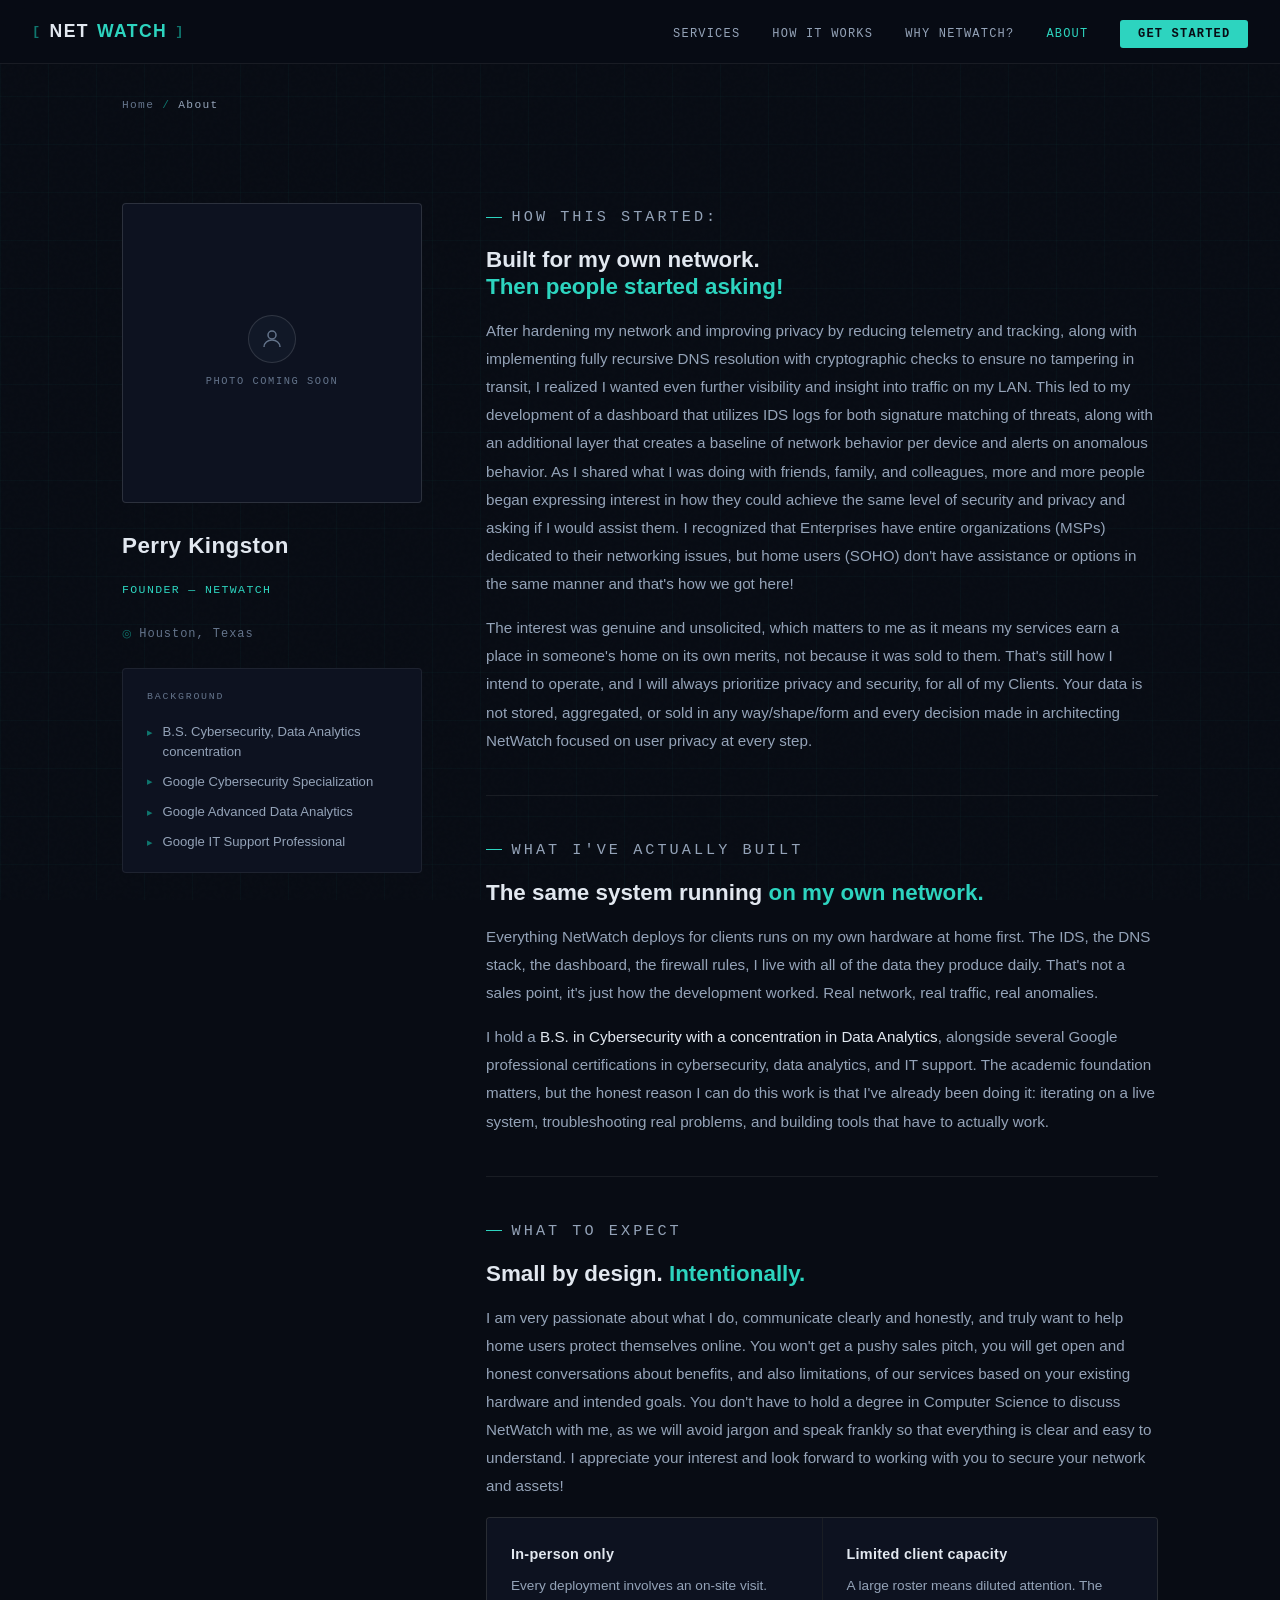
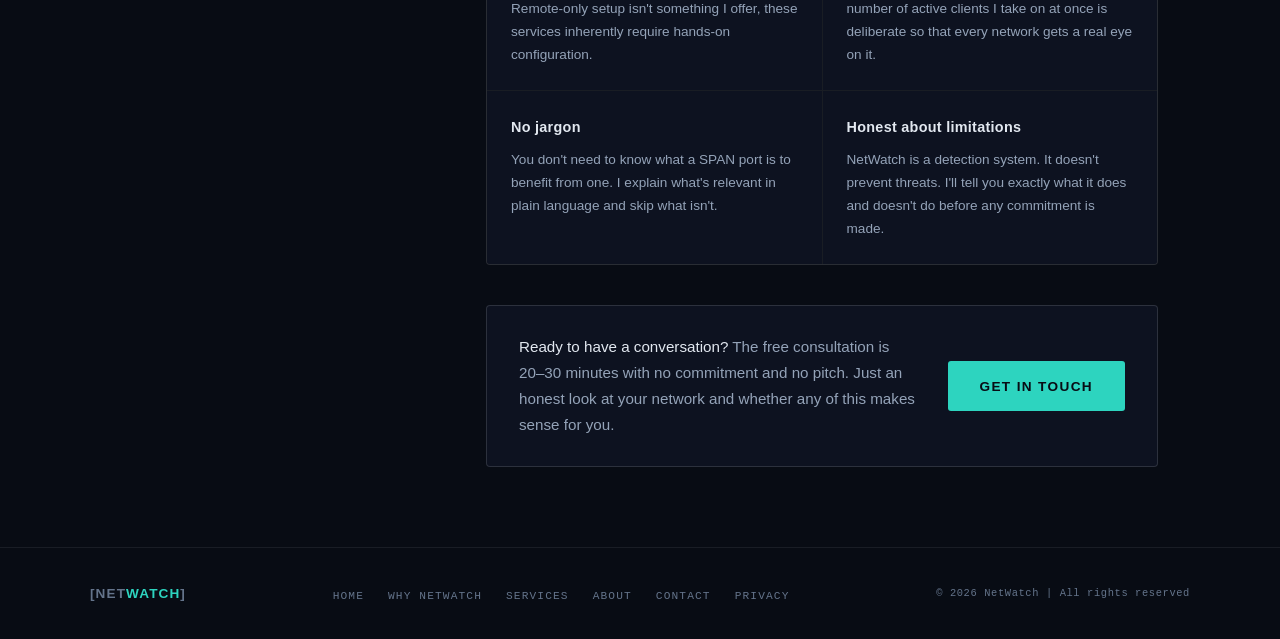
==== commit ba418e2d: "Update about.html" ====
--- a/about.html
+++ b/about.html
@@ -393,14 +393,15 @@
         <p class="about-section-label">How this started:</p>
         <h2>Built for my own network.<br /><em>Then people started asking!</em></h2>
         <p>
-        After hardening my network and improving privacy by reduing telemetry and tracking, along with
+        After hardening my network and improving privacy by reducing telemetry and tracking, along with
           implementing fully recursive DNS resolution with cryptographic checks to ensure no tampering
-          in transit, I realized I wanted even further visibility and inisght into traffic on my LAN. This led
+          in transit, I realized I wanted even further visibility and insight into traffic on my LAN. This led
           to my development of a dashboard that utilizes IDS logs for both signature matching of threats, 
           along with an additional layer that creates a baseline of network behavior per device and alerts 
           on anomalous behavior. As I shared what I was doing with friends, family, and colleagues, more and more
           people began expressing interest in how they could achieve the same level of security and privacy and 
-          asking if I would assist them. That's how we got here! 
+          asking if I would assist them. I recognized that Enterprises have entire organizations (MSPs) dedicated to their networking issues, 
+          but home users (SOHO) don't have assistance or options in the same manner and that's how we got here! 
         </p>
         <p>
           The interest was genuine and unsolicited, which matters to me as it means
@@ -420,8 +421,8 @@
         <h2>The same system running <em>on my own network.</em></h2>
         <p>
           Everything NetWatch deploys for clients runs on my own hardware at home first.
-          The IDS, the DNS stack, the dashboard, the firewall rules — I live with the data
-          it produces daily. That's not a sales point, it's just how the development worked.
+          The IDS, the DNS stack, the dashboard, the firewall rules, I live with all of the data
+          they produce daily. That's not a sales point, it's just how the development worked.
           Real network, real traffic, real anomalies.
         </p>
         <p>
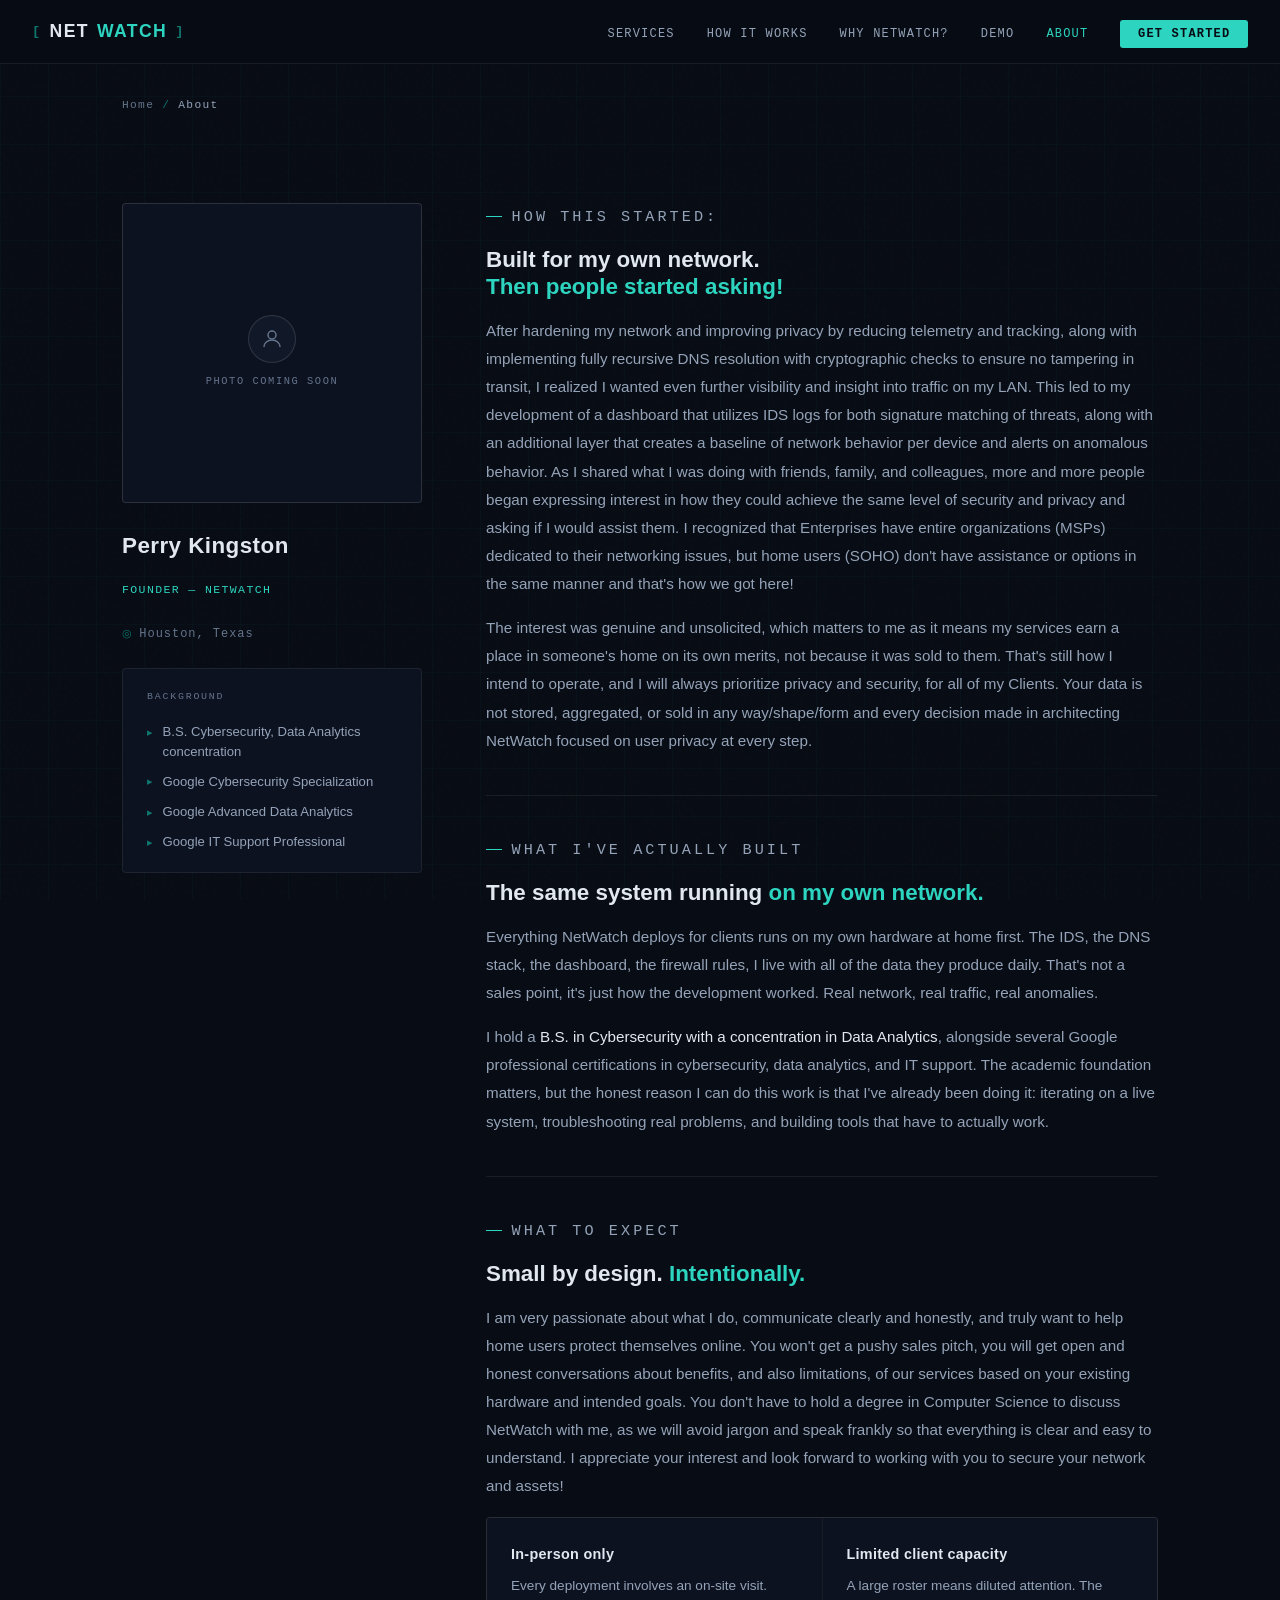
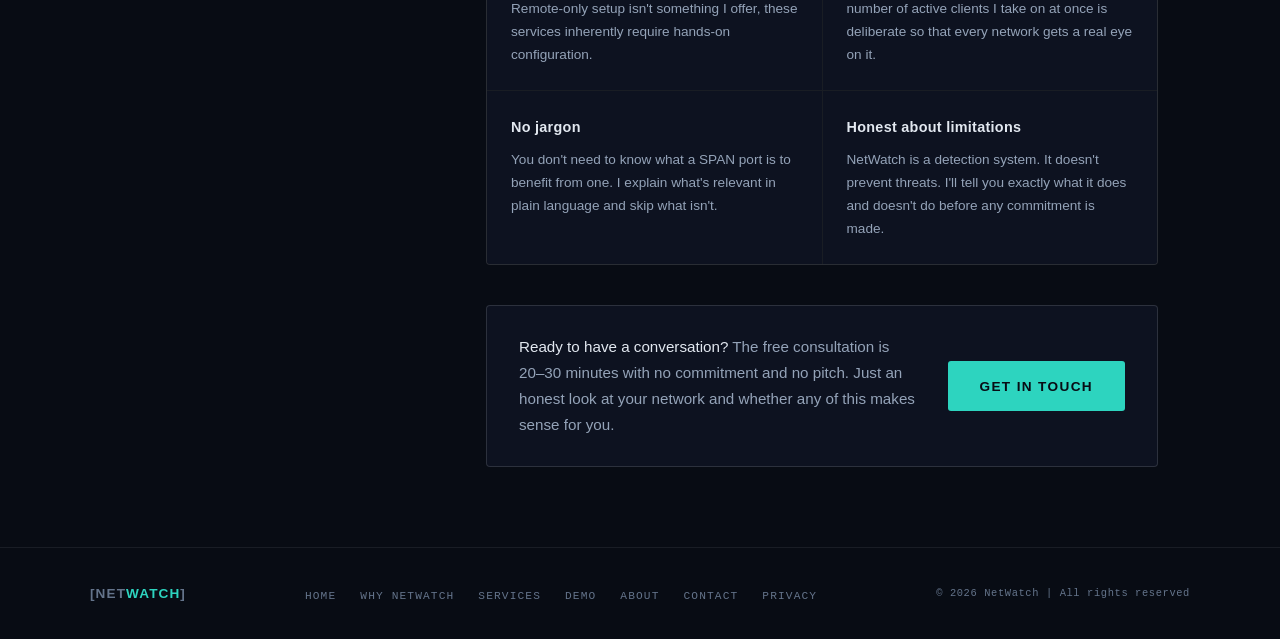
==== commit 1884f8fd: "refactor css and js" ====
--- a/about.html
+++ b/about.html
@@ -3,335 +3,55 @@
 <head>
   <meta charset="UTF-8" />
   <link rel="icon" type="image/svg+xml" href="favicon.svg" />
-  <meta http-equiv="Content-Security-Policy"
-  content="
-    default-src 'self';
-    script-src 'self' 'unsafe-inline';
-    connect-src 'self';
-    frame-src 'self';
-    img-src 'self' data:;
-    style-src 'self' 'unsafe-inline' https://fonts.googleapis.com;
-    font-src 'self' https://fonts.gstatic.com;
-    worker-src 'self' blob:;
-  ">
+  <meta http-equiv="Content-Security-Policy" content="default-src 'self'; script-src 'self' 'unsafe-inline'; connect-src 'self'; frame-src 'self'; img-src 'self' data:; style-src 'self' 'unsafe-inline' https://fonts.googleapis.com; font-src 'self' https://fonts.gstatic.com; worker-src 'self' blob:;">
   <meta name="viewport" content="width=device-width, initial-scale=1.0" />
-  <title>About — NetWatch</title>
+  <title>About | NetWatch</title>
   <link rel="preconnect" href="https://fonts.googleapis.com" />
   <link href="https://fonts.googleapis.com/css2?family=Chakra+Petch:wght@400;500;600;700&family=DM+Sans:wght@300;400;500&family=JetBrains+Mono:wght@400;500&display=swap" rel="stylesheet" />
   <link rel="stylesheet" href="assets/css/netwatch.css" />
-
   <style>
-    /* ── ABOUT: LAYOUT ── */
-    .about-grid {
-      display: grid;
-      grid-template-columns: 300px 1fr;
-      gap: 4rem;
-      align-items: start;
-      max-width: 1100px;
-      margin: 0 auto;
-      padding: 4rem 2rem 5rem;
-    }
-
-    /* ── LEFT: IDENTITY ── */
-    .about-identity {
-      display: flex;
-      flex-direction: column;
-      gap: 1.5rem;
-      animation: fadeUp 0.4s ease both;
-    }
-
-    .photo-placeholder {
-      width: 100%;
-      aspect-ratio: 1;
-      background: var(--bg2);
-      border: 1px solid var(--border2);
-      border-radius: 4px;
-      display: flex;
-      flex-direction: column;
-      align-items: center;
-      justify-content: center;
-      gap: 0.6rem;
-    }
-
-    .photo-placeholder-icon {
-      width: 48px;
-      height: 48px;
-      border-radius: 50%;
-      background: var(--bg3);
-      border: 1px solid var(--border2);
-      display: flex;
-      align-items: center;
-      justify-content: center;
-    }
-
-    .photo-placeholder-icon svg {
-      width: 24px;
-      height: 24px;
-      stroke: var(--text-dim);
-      fill: none;
-      stroke-width: 1.5;
-    }
-
-    .photo-placeholder-label {
-      font-family: var(--mono);
-      font-size: 0.65rem;
-      letter-spacing: 0.15em;
-      text-transform: uppercase;
-      color: var(--text-dim);
-    }
-
-    .identity-name {
-      font-family: var(--head);
-      font-size: 1.4rem;
-      font-weight: 700;
-      color: var(--text);
-      letter-spacing: 0.02em;
-    }
-
-    .identity-title {
-      font-family: var(--mono);
-      font-size: 0.72rem;
-      letter-spacing: 0.12em;
-      text-transform: uppercase;
-      color: var(--teal);
-      margin-top: -0.75rem;
-    }
-
-    .identity-location {
-      font-family: var(--mono);
-      font-size: 0.75rem;
-      letter-spacing: 0.08em;
-      color: var(--text-dim);
-      display: flex;
-      align-items: center;
-      gap: 0.4rem;
-    }
-
-    .identity-location::before {
-      content: '◎';
-      color: var(--teal-dim);
-      font-size: 0.7rem;
-    }
-
-    /* ── CREDENTIAL BLOCK ── */
-    .credential-block {
-      background: var(--bg2);
-      border: 1px solid var(--border);
-      border-radius: 4px;
-      padding: 1.25rem 1.5rem;
-    }
-
-    .credential-block-label {
-      font-family: var(--mono);
-      font-size: 0.62rem;
-      letter-spacing: 0.18em;
-      text-transform: uppercase;
-      color: var(--text-dim);
-      margin-bottom: 1rem;
-    }
-
-    .credential-list {
-      list-style: none;
-      display: flex;
-      flex-direction: column;
-      gap: 0.65rem;
-    }
-
-    .credential-list li {
-      font-size: 0.82rem;
-      color: var(--text-muted);
-      line-height: 1.5;
-      display: flex;
-      align-items: flex-start;
-      gap: 0.6rem;
-    }
-
-    .credential-list li::before {
-      content: '▸';
-      color: var(--teal-dim);
-      font-size: 0.7rem;
-      flex-shrink: 0;
-      margin-top: 0.1rem;
-    }
-
-    .credential-list li span {
-      color: var(--text-dim);
-      font-size: 0.75rem;
-      display: block;
-      margin-top: 0.15rem;
-    }
-
-    /* ── RIGHT: CONTENT ── */
-    .about-content {
-      display: flex;
-      flex-direction: column;
-      gap: 2.5rem;
-      animation: fadeUp 0.4s 0.1s ease both;
-    }
-
-    .about-section-label {
-      font-family: var(--mono);
-      font-size: 0.65rem;
-      letter-spacing: 0.2em;
-      text-transform: uppercase;
-      color: var(--teal);
-      margin-bottom: 0.75rem;
-      display: flex;
-      align-items: center;
-      gap: 0.6rem;
-    }
-
-    .about-section-label::before {
-      content: '';
-      display: block;
-      width: 16px;
-      height: 1px;
-      background: var(--teal);
-    }
-
-    .about-block h2 {
-      font-family: var(--head);
-      font-size: 1.4rem;
-      font-weight: 700;
-      color: var(--text);
-      line-height: 1.2;
-      margin-bottom: 1rem;
-    }
-
-    .about-block h2 em {
-      font-style: normal;
-      color: var(--teal);
-    }
-
-    .about-block p {
-      font-size: 0.95rem;
-      color: var(--text-muted);
-      line-height: 1.85;
-      margin-bottom: 1rem;
-    }
-
+    .about-grid { display: grid; grid-template-columns: 300px 1fr; gap: 4rem; align-items: start; max-width: 1100px; margin: 0 auto; padding: 4rem 2rem 5rem; }
+    .about-identity { display: flex; flex-direction: column; gap: 1.5rem; animation: fadeUp 0.4s ease both; }
+    .photo-placeholder { width: 100%; aspect-ratio: 1; background: var(--bg2); border: 1px solid var(--border2); border-radius: 4px; display: flex; flex-direction: column; align-items: center; justify-content: center; gap: 0.6rem; }
+    .photo-placeholder-icon { width: 48px; height: 48px; border-radius: 50%; background: var(--bg3); border: 1px solid var(--border2); display: flex; align-items: center; justify-content: center; }
+    .photo-placeholder-icon svg { width: 24px; height: 24px; stroke: var(--text-dim); fill: none; stroke-width: 1.5; }
+    .photo-placeholder-label { font-family: var(--mono); font-size: 0.65rem; letter-spacing: 0.15em; text-transform: uppercase; color: var(--text-dim); }
+    .identity-name { font-family: var(--head); font-size: 1.4rem; font-weight: 700; color: var(--text); letter-spacing: 0.02em; }
+    .identity-title { font-family: var(--mono); font-size: 0.72rem; letter-spacing: 0.12em; text-transform: uppercase; color: var(--teal); margin-top: -0.75rem; }
+    .identity-location { font-family: var(--mono); font-size: 0.75rem; letter-spacing: 0.08em; color: var(--text-dim); display: flex; align-items: center; gap: 0.4rem; }
+    .identity-location::before { content: '◎'; color: var(--teal-dim); font-size: 0.7rem; }
+    .credential-block { background: var(--bg2); border: 1px solid var(--border); border-radius: 4px; padding: 1.25rem 1.5rem; }
+    .credential-block-label { font-family: var(--mono); font-size: 0.62rem; letter-spacing: 0.18em; text-transform: uppercase; color: var(--text-dim); margin-bottom: 1rem; }
+    .credential-list { list-style: none; display: flex; flex-direction: column; gap: 0.65rem; }
+    .credential-list li { font-size: 0.82rem; color: var(--text-muted); line-height: 1.5; display: flex; align-items: flex-start; gap: 0.6rem; }
+    .credential-list li::before { content: '▸'; color: var(--teal-dim); font-size: 0.7rem; flex-shrink: 0; margin-top: 0.1rem; }
+    .about-content { display: flex; flex-direction: column; gap: 2.5rem; animation: fadeUp 0.4s 0.1s ease both; }
+    .about-section-label { font-family: var(--mono); font-size: 0.65rem; letter-spacing: 0.2em; text-transform: uppercase; color: var(--teal); margin-bottom: 0.75rem; display: flex; align-items: center; gap: 0.6rem; }
+    .about-section-label::before { content: ''; display: block; width: 16px; height: 1px; background: var(--teal); }
+    .about-block h2 { font-family: var(--head); font-size: 1.4rem; font-weight: 700; color: var(--text); line-height: 1.2; margin-bottom: 1rem; }
+    .about-block h2 em { font-style: normal; color: var(--teal); }
+    .about-block p { font-size: 0.95rem; color: var(--text-muted); line-height: 1.85; margin-bottom: 1rem; }
     .about-block p:last-child { margin-bottom: 0; }
-
-    .about-block p strong {
-      color: var(--text);
-      font-weight: 500;
-    }
-
-    .about-divider {
-      height: 1px;
-      background: var(--border);
-    }
-
-    /* ── WHAT TO EXPECT ── */
-    .expect-grid {
-      display: grid;
-      grid-template-columns: 1fr 1fr;
-      gap: 1px;
-      background: var(--border);
-      border: 1px solid var(--border);
-      border-radius: 4px;
-      overflow: hidden;
-      margin-top: 1rem;
-    }
-
-    .expect-card {
-      background: var(--bg2);
-      padding: 1.5rem;
-    }
-
-    .expect-card h3 {
-      font-family: var(--head);
-      font-size: 0.9rem;
-      font-weight: 600;
-      color: var(--text);
-      letter-spacing: 0.02em;
-      margin-bottom: 0.5rem;
-    }
-
-    .expect-card p {
-      font-size: 0.85rem;
-      color: var(--text-muted);
-      line-height: 1.7;
-      margin-bottom: 0;
-    }
-
-    /* ── CTA ROW ── */
-    .about-cta {
-      background: var(--bg2);
-      border: 1px solid var(--border2);
-      border-radius: 4px;
-      padding: 1.75rem 2rem;
-      display: flex;
-      align-items: center;
-      justify-content: space-between;
-      gap: 2rem;
-      flex-wrap: wrap;
-    }
-
-    .about-cta p {
-      font-size: 0.95rem;
-      color: var(--text-muted);
-      line-height: 1.7;
-      margin: 0;
-      flex: 1;
-      min-width: 220px;
-    }
-
-    .about-cta p strong {
-      color: var(--text);
-      font-weight: 500;
-    }
-
-    /* ── RESPONSIVE ── */
+    .about-block p strong { color: var(--text); font-weight: 500; }
+    .about-divider { height: 1px; background: var(--border); }
+    .expect-grid { display: grid; grid-template-columns: 1fr 1fr; gap: 1px; background: var(--border); border: 1px solid var(--border); border-radius: 4px; overflow: hidden; margin-top: 1rem; }
+    .expect-card { background: var(--bg2); padding: 1.5rem; }
+    .expect-card h3 { font-family: var(--head); font-size: 0.9rem; font-weight: 600; color: var(--text); letter-spacing: 0.02em; margin-bottom: 0.5rem; }
+    .expect-card p { font-size: 0.85rem; color: var(--text-muted); line-height: 1.7; margin-bottom: 0; }
+    .about-cta { background: var(--bg2); border: 1px solid var(--border2); border-radius: 4px; padding: 1.75rem 2rem; display: flex; align-items: center; justify-content: space-between; gap: 2rem; flex-wrap: wrap; }
+    .about-cta p { font-size: 0.95rem; color: var(--text-muted); line-height: 1.7; margin: 0; flex: 1; min-width: 220px; }
+    .about-cta p strong { color: var(--text); font-weight: 500; }
     @media (max-width: 860px) {
-      .about-grid {
-        grid-template-columns: 1fr;
-        gap: 2.5rem;
-        padding: 2.5rem 1.5rem 4rem;
-      }
-
-      .about-identity {
-        flex-direction: row;
-        flex-wrap: wrap;
-        align-items: flex-start;
-        gap: 1.5rem;
-      }
-
-      .photo-placeholder {
-        width: 120px;
-        aspect-ratio: 1;
-        flex-shrink: 0;
-      }
-
+      .about-grid { grid-template-columns: 1fr; gap: 2.5rem; padding: 2.5rem 1.5rem 4rem; }
+      .about-identity { flex-direction: row; flex-wrap: wrap; align-items: flex-start; gap: 1.5rem; }
+      .photo-placeholder { width: 120px; aspect-ratio: 1; flex-shrink: 0; }
       .expect-grid { grid-template-columns: 1fr; }
     }
   </style>
 </head>
 <body>
 
-  <nav>
-    <a href="index.html" class="nav-logo">
-      <span class="logo-bracket">[</span>NET<span>WATCH</span><span class="logo-bracket">]</span>
-    </a>
-    <ul class="nav-links">
-      <li><a href="services.html">Services</a></li>
-      <li><a href="index.html#how-it-works">How It Works</a></li>
-      <li><a href="why.html">Why NetWatch?</a></li>
-      <li><a href="about.html" class="active">About</a></li>
-      <li><a href="contact.html" class="nav-cta">Get Started</a></li>
-    </ul>
-    <button class="nav-hamburger" aria-label="Toggle menu" onclick="toggleMenu()">
-      <span></span><span></span><span></span>
-    </button>
-  </nav>
-
-  <div class="mobile-menu" id="mobileMenu">
-    <a href="services.html" onclick="toggleMenu()">Services</a>
-    <a href="index.html#how-it-works" onclick="toggleMenu()">How It Works</a>
-    <a href="why.html" onclick="toggleMenu()">Why NetWatch?</a>
-    <a href="about.html" onclick="toggleMenu()">About</a>
-    <a href="contact.html" class="nav-cta" onclick="toggleMenu()">Get Started</a>
-  </div>
+  <div id="site-nav" data-active="about"></div>
 
   <div style="max-width: 1100px; margin: 0 auto; padding: 2rem 2rem 0;">
     <div class="breadcrumb">
@@ -343,9 +63,7 @@
 
   <div class="about-grid">
 
-    <!-- ── LEFT COLUMN ── -->
     <div class="about-identity">
-
       <div class="photo-placeholder">
         <div class="photo-placeholder-icon">
           <svg viewBox="0 0 24 24" xmlns="http://www.w3.org/2000/svg">
@@ -355,67 +73,50 @@
         </div>
         <p class="photo-placeholder-label">Photo coming soon</p>
       </div>
-
       <div>
         <p class="identity-name">Perry Kingston</p><br>
         <p class="identity-title">Founder — NetWatch</p>
       </div>
-
       <p class="identity-location">Houston, Texas</p>
-
       <div class="credential-block">
         <p class="credential-block-label">Background</p>
         <ul class="credential-list">
-          <li>
-            B.S. Cybersecurity, Data Analytics concentration
-         
-          </li>
-          <li>
-            Google Cybersecurity Specialization
-          </li>
-          <li>
-            Google Advanced Data Analytics
-          </li>
-          <li>
-            Google IT Support Professional
-          </li>
-     
+          <li>B.S. Cybersecurity, Data Analytics concentration</li>
+          <li>Google Cybersecurity Specialization</li>
+          <li>Google Advanced Data Analytics</li>
+          <li>Google IT Support Professional</li>
         </ul>
       </div>
-
     </div>
 
-    <!-- ── RIGHT COLUMN ── -->
     <div class="about-content">
 
-      <!-- ORIGIN -->
       <div class="about-block">
         <p class="about-section-label">How this started:</p>
         <h2>Built for my own network.<br /><em>Then people started asking!</em></h2>
         <p>
-        After hardening my network and improving privacy by reducing telemetry and tracking, along with
+          After hardening my network and improving privacy by reducing telemetry and tracking, along with
           implementing fully recursive DNS resolution with cryptographic checks to ensure no tampering
           in transit, I realized I wanted even further visibility and insight into traffic on my LAN. This led
-          to my development of a dashboard that utilizes IDS logs for both signature matching of threats, 
-          along with an additional layer that creates a baseline of network behavior per device and alerts 
+          to my development of a dashboard that utilizes IDS logs for both signature matching of threats,
+          along with an additional layer that creates a baseline of network behavior per device and alerts
           on anomalous behavior. As I shared what I was doing with friends, family, and colleagues, more and more
-          people began expressing interest in how they could achieve the same level of security and privacy and 
-          asking if I would assist them. I recognized that Enterprises have entire organizations (MSPs) dedicated to their networking issues, 
-          but home users (SOHO) don't have assistance or options in the same manner and that's how we got here! 
+          people began expressing interest in how they could achieve the same level of security and privacy and
+          asking if I would assist them. I recognized that Enterprises have entire organizations (MSPs) dedicated to their networking issues,
+          but home users (SOHO) don't have assistance or options in the same manner and that's how we got here!
         </p>
         <p>
           The interest was genuine and unsolicited, which matters to me as it means
           my services earn a place in someone's home on its own merits, not because
           it was sold to them. That's still how I intend to operate, and I will always
-          prioritize privacy and security, for all of my Clients. Your data is not stored, 
+          prioritize privacy and security, for all of my Clients. Your data is not stored,
           aggregated, or sold in any way/shape/form and every decision made in architecting
-          NetWatch focused on user privacy at every step. 
+          NetWatch focused on user privacy at every step.
         </p>
       </div>
 
       <div class="about-divider"></div>
 
-      <!-- QUALIFICATIONS — translated -->
       <div class="about-block">
         <p class="about-section-label">What I've actually built</p>
         <h2>The same system running <em>on my own network.</em></h2>
@@ -436,18 +137,17 @@
 
       <div class="about-divider"></div>
 
-      <!-- WHAT TO EXPECT -->
       <div class="about-block">
         <p class="about-section-label">What to expect</p>
         <h2>Small by design. <em>Intentionally.</em></h2>
         <p>
-        I am very passionate about what I do, communicate clearly and honestly,
+          I am very passionate about what I do, communicate clearly and honestly,
           and truly want to help home users protect themselves online. You won't get a pushy
-          sales pitch, you will get open and honest conversations about benefits, and also limitations, 
-          of our services based on your existing hardware and intended goals. You don't have to hold a 
+          sales pitch, you will get open and honest conversations about benefits, and also limitations,
+          of our services based on your existing hardware and intended goals. You don't have to hold a
           degree in Computer Science to discuss NetWatch with me, as we will avoid jargon and speak frankly
           so that everything is clear and easy to understand. I appreciate your interest and look forward
-          to working with you to secure your network and assets! 
+          to working with you to secure your network and assets!
         </p>
         <div class="expect-grid">
           <div class="expect-card">
@@ -481,34 +181,8 @@
     </div>
   </div>
 
-  <footer>
-    <div class="footer-inner">
-      <span class="footer-brand">[NET<span>WATCH</span>]</span>
-      <ul class="footer-links">
-        <li><a href="index.html">Home</a></li>
-        <li><a href="why.html">Why NetWatch</a></li>
-        <li><a href="services.html">Services</a></li>
-        <li><a href="about.html">About</a></li>
-        <li><a href="contact.html">Contact</a></li>
-        <li><a href="privacy.html">Privacy</a></li>
-      </ul>
-      <span class="footer-copy">&copy; 2026 NetWatch | All rights reserved</span>
-    </div>
-  </footer>
-
-  <script>
-    function toggleMenu() {
-      document.getElementById('mobileMenu').classList.toggle('open');
-    }
-
-    document.addEventListener('click', function(e) {
-      const menu = document.getElementById('mobileMenu');
-      const hamburger = document.querySelector('.nav-hamburger');
-      if (menu.classList.contains('open') && !menu.contains(e.target) && !hamburger.contains(e.target)) {
-        menu.classList.remove('open');
-      }
-    });
-  </script>
+  <footer id="site-footer"></footer>
+  <script src="assets/js/netwatch.js"></script>
 
 </body>
 </html>
